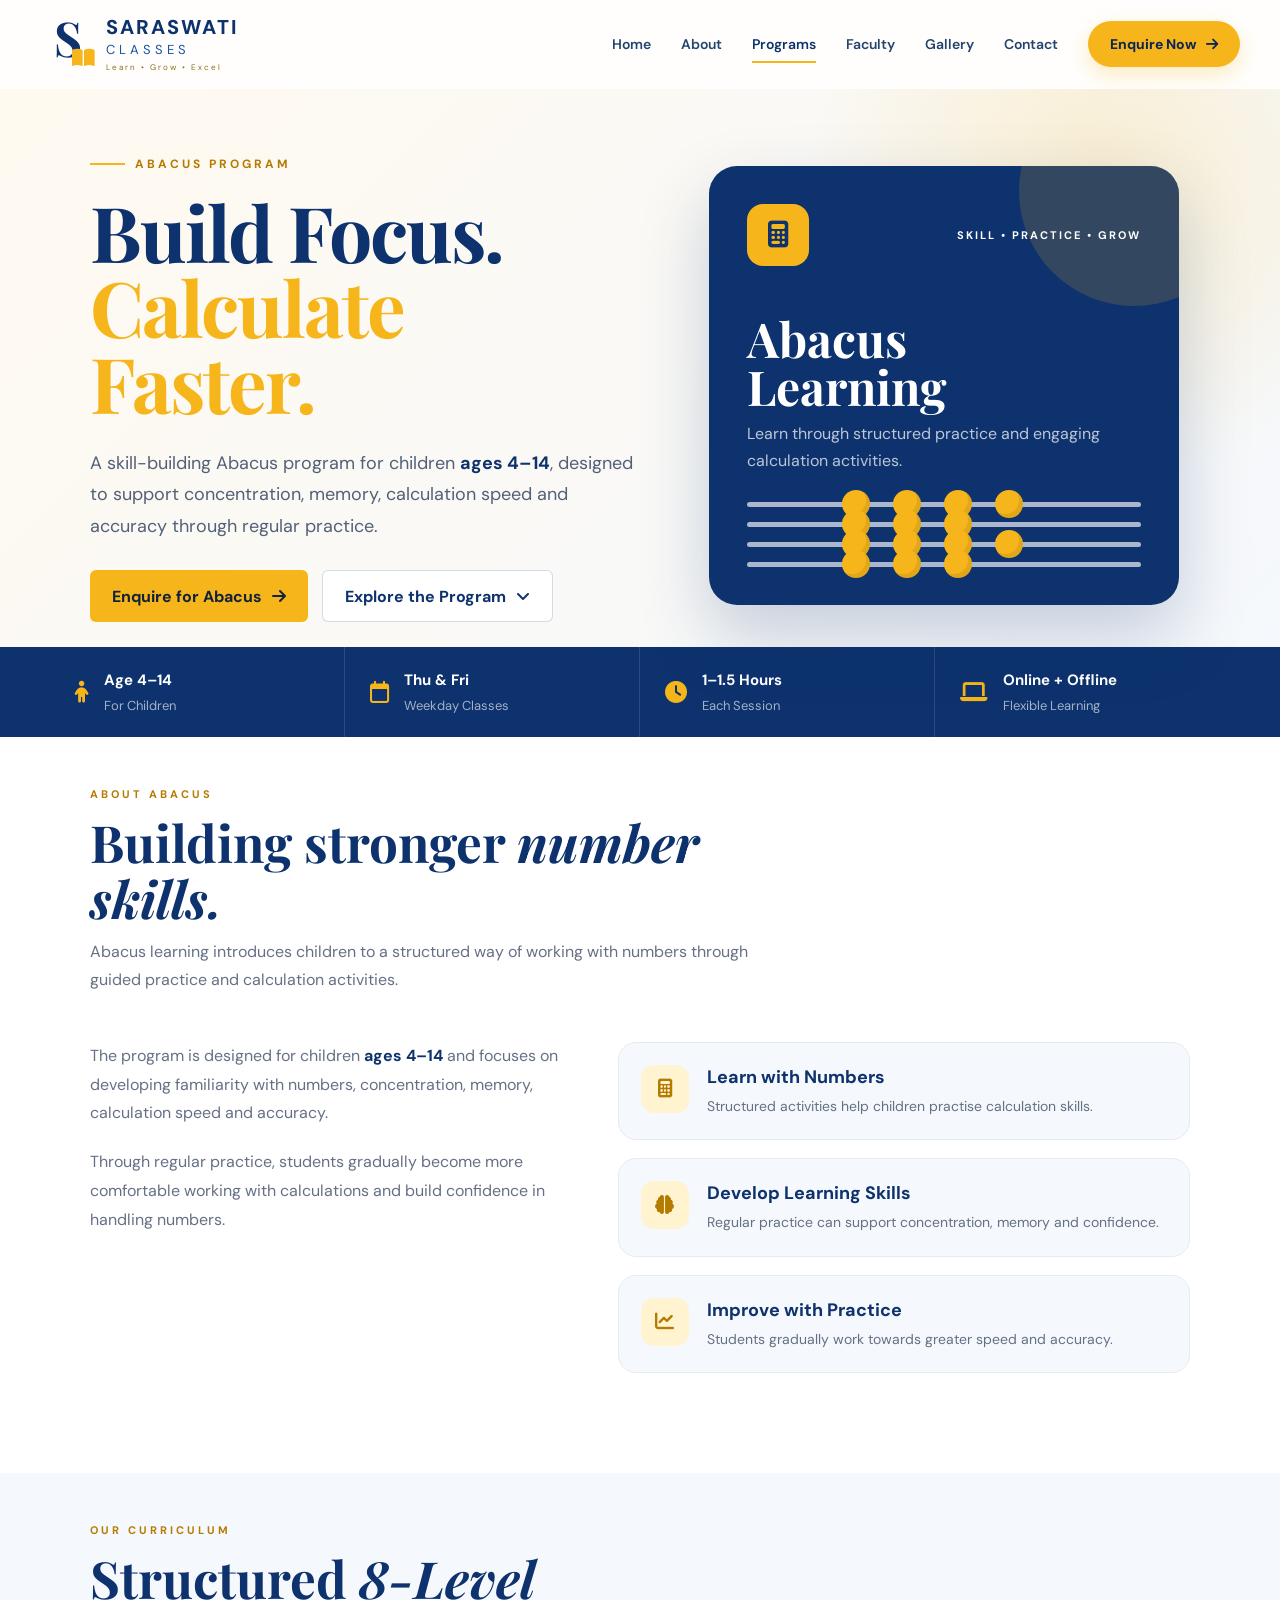
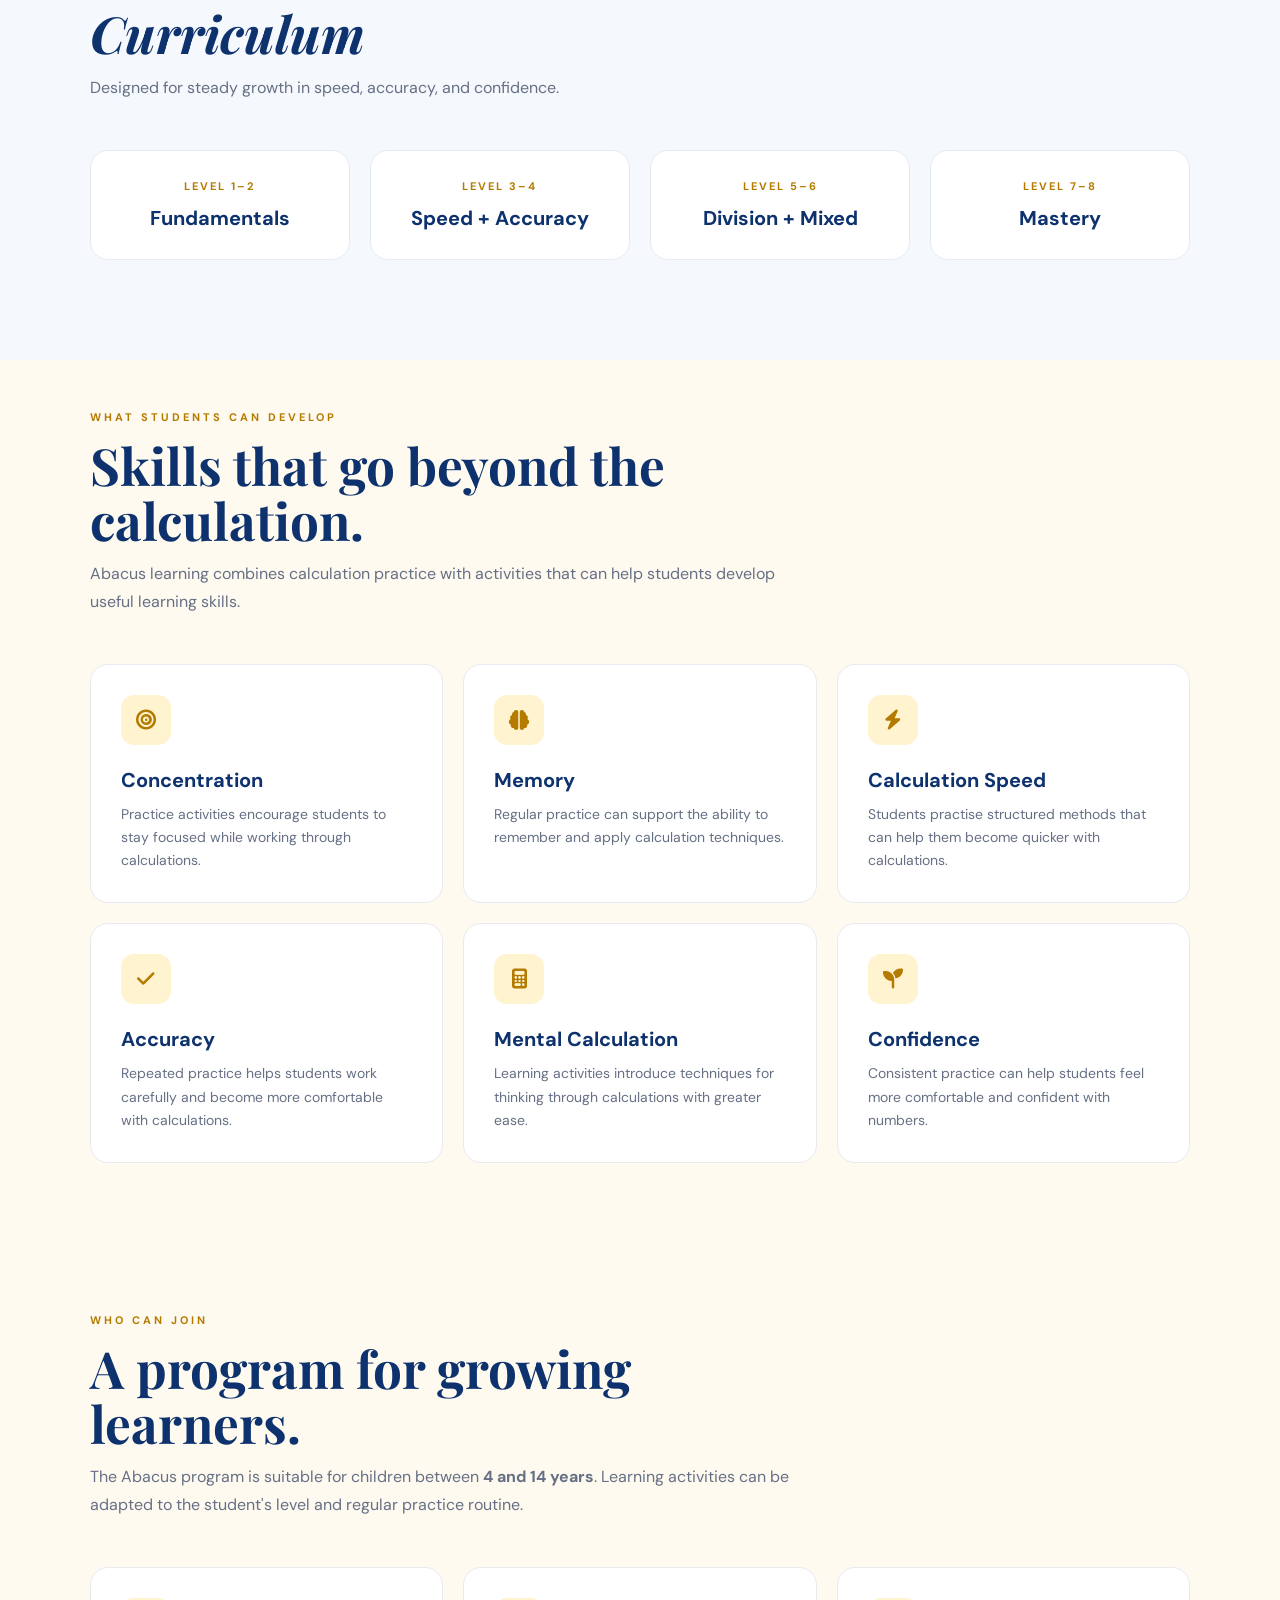
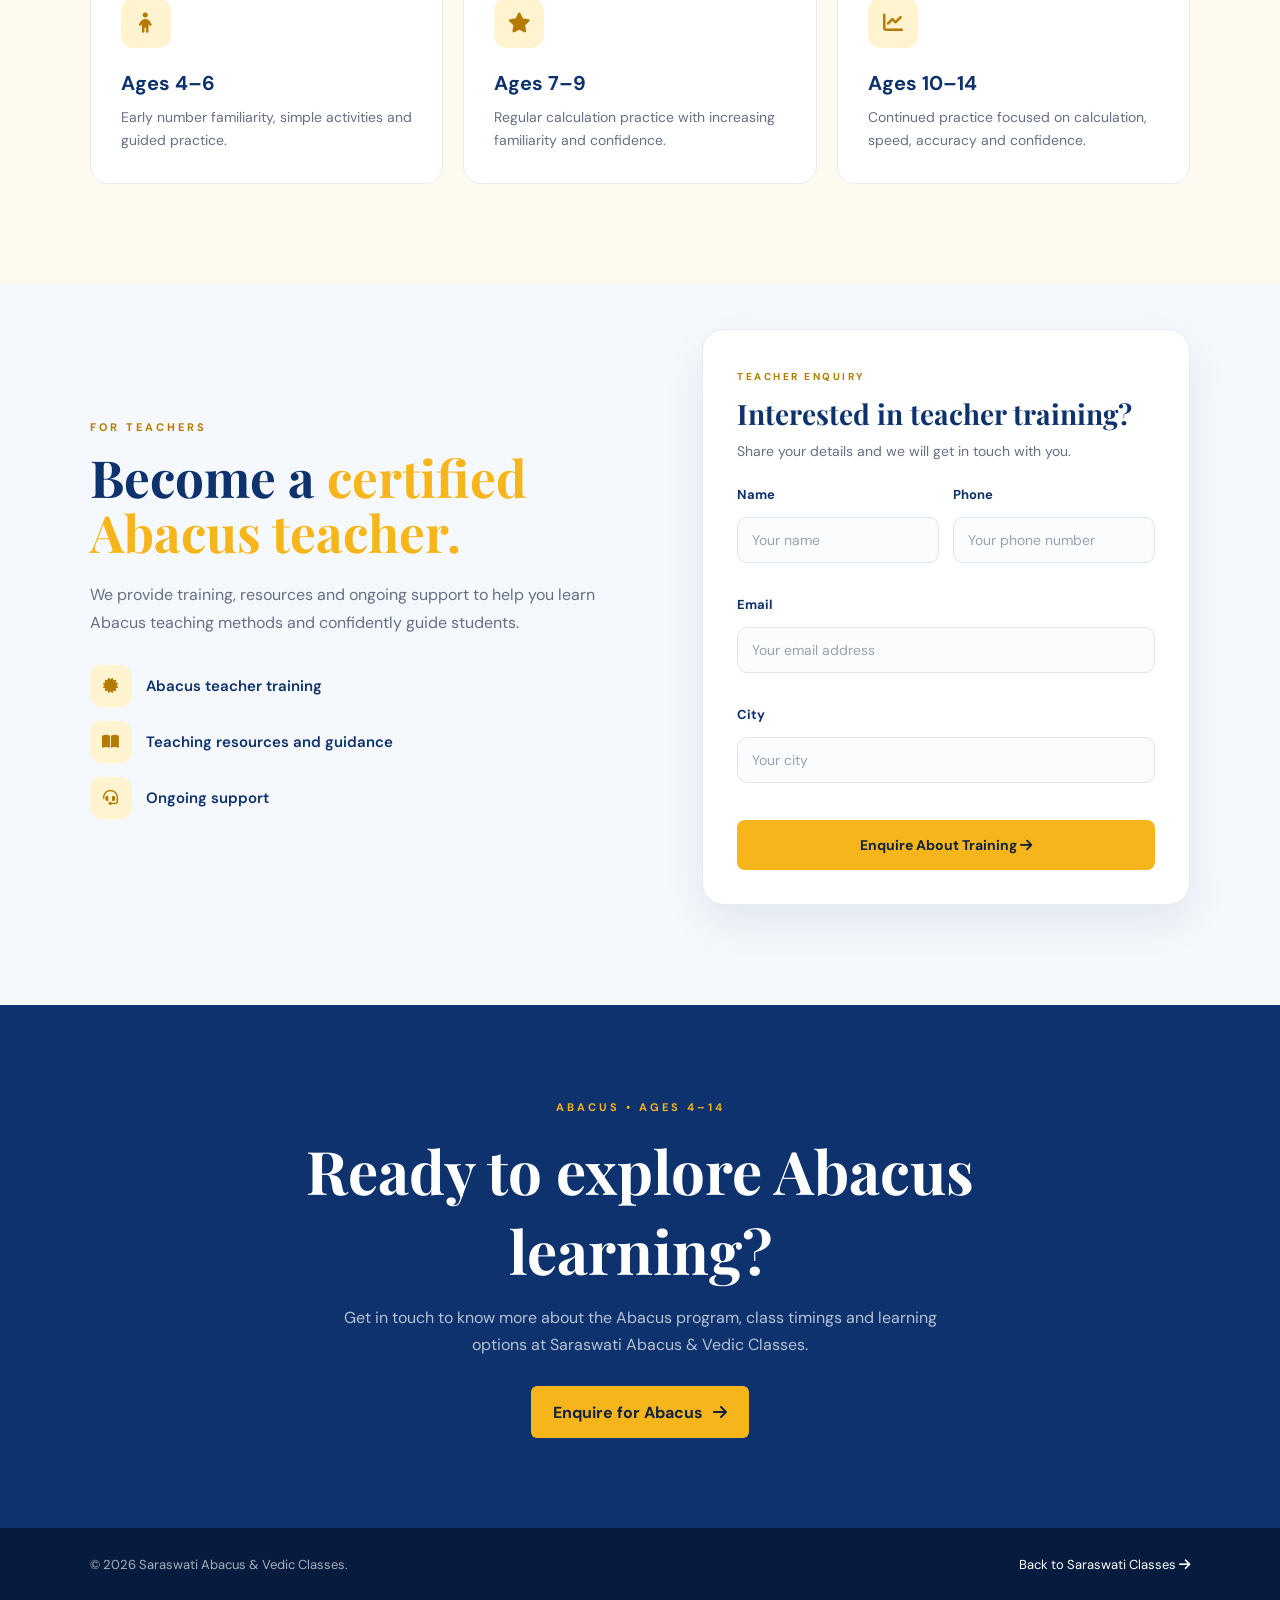
==== abacus.html @ 9ab7e2ee "Add Abacus Vedic pages and SEO setup" ====
<!DOCTYPE html>
<html lang="en">
<head>
    <meta charset="UTF-8">
    <meta name="viewport" content="width=device-width, initial-scale=1.0">

    <title>Abacus Classes in Ambegaon BK, Pune | Saraswati Classes</title>
<meta name="description" content="Join Abacus classes for ages 4–14 at Saraswati Classes in Ambegaon BK, Katraj, Pune. Improve concentration, memory, calculation speed and accuracy with offline and online learning.">

    <link rel="preconnect" href="https://fonts.googleapis.com">
    <link rel="preconnect" href="https://fonts.gstatic.com" crossorigin>

    <link
        href="https://fonts.googleapis.com/css2?family=DM+Sans:wght@400;500;600;700&family=Playfair+Display:wght@500;600;700&display=swap"
        rel="stylesheet">    

    <link
        rel="stylesheet"
        href="https://cdnjs.cloudflare.com/ajax/libs/font-awesome/6.5.2/css/all.min.css">

    <link rel="stylesheet" href="css/style.css">

    <style>
        :root {
            --navy: #0d326d;
            --navy-dark: #082553;
            --gold: #f5b51b;
            --cream: #fffaf0;
            --soft: #f5f8fc;
            --text: #18253a;
            --muted: #667085;
            --white: #ffffff;
        }

        * { box-sizing: border-box; }

        html { scroll-behavior: smooth; }

        body {
            margin: 0;
            background: var(--cream);
            color: var(--text);
            font-family: "DM Sans", sans-serif;
        }

        a { text-decoration: none; }

        .abacus-page { overflow: hidden; }

        /* HERO */
        .abacus-hero {
            position: relative;
            min-height: auto;
            padding: 60px 7% 25px;
            background:
                radial-gradient(circle at 86% 18%, rgba(245,181,27,.18), transparent 25%),
                linear-gradient(135deg, #fffaf0 0%, #f5f8fc 100%);
        }

        .abacus-hero-container {
            position: relative;
            z-index: 2;
            max-width: 1180px;
            margin: auto;
            display: grid;
            grid-template-columns: 1.05fr .95fr;
            gap: 65px;
            align-items: center;
        }

        .abacus-label {
            display: inline-flex;
            align-items: center;
            gap: 10px;
            color: #b47b00;
            font-size: 12px;
            font-weight: 700;
            letter-spacing: 3px;
            margin-bottom: 22px;
        }

        .abacus-label span {
            width: 35px;
            height: 2px;
            background: var(--gold);
        }

        .abacus-hero h1 {
            margin: 0;
            color: var(--navy);
            font-family: "Playfair Display", serif;
            font-size: clamp(50px, 6vw, 80px);
            line-height: .98;
            letter-spacing: -2px;
        }

        .abacus-hero h1 em {
            color: var(--gold);
            font-style: normal;
        }

        .abacus-hero-text {
            max-width: 650px;
            margin: 28px 0;
            color: #526078;
            font-size: 18px;
            line-height: 1.75;
        }

        .abacus-hero-text strong { color: var(--navy); }

    

        .abacus-hero-buttons {
            display: flex;
            flex-wrap: wrap;
            gap: 14px;
        }

        .abacus-primary-btn,
        .abacus-secondary-btn {
            display: inline-flex;
            align-items: center;
            justify-content: center;
            gap: 10px;
            min-height: 52px;
            padding: 0 22px;
            border-radius: 6px;
            font-weight: 700;
            transition: .25s ease;
        }

        .abacus-primary-btn {
            background: var(--gold);
            color: #13223b;
        }

        .abacus-primary-btn:hover {
            transform: translateY(-3px);
            box-shadow: 0 12px 25px rgba(245,181,27,.25);
        }

        .abacus-secondary-btn {
            border: 1px solid rgba(13,50,109,.18);
            color: var(--navy);
            background: #fff;
        }

        .abacus-secondary-btn:hover {
            transform: translateY(-3px);
            border-color: var(--navy);
        }

        /* ABACUS VISUAL */
        .abacus-visual {
            min-height: 450px;
            display: flex;
            align-items: center;
            justify-content: center;
        }

        .abacus-card {
            position: relative;
            width: min(100%, 470px);
            min-height: 390px;
            padding: 38px;
            border-radius: 28px;
            background: var(--navy);
            box-shadow: 0 30px 70px rgba(13,50,109,.22);
            overflow: hidden;
        }

        .abacus-card::before {
            content: "";
            position: absolute;
            width: 230px;
            height: 230px;
            border-radius: 50%;
            background: rgba(245,181,27,.16);
            top: -90px;
            right: -70px;
        }

        .abacus-card-top {
            position: relative;
            z-index: 2;
            display: flex;
            align-items: center;
            justify-content: space-between;
            color: white;
        }

        .abacus-card-top i {
            width: 62px;
            height: 62px;
            display: grid;
            place-items: center;
            border-radius: 16px;
            background: var(--gold);
            color: var(--navy);
            font-size: 27px;
        }

        .abacus-card-top span {
            font-size: 11px;
            letter-spacing: 2px;
            font-weight: 700;
        }

        .abacus-card h2 {
            position: relative;
            z-index: 2;
            margin: 48px 0 10px;
            color: white;
            font-family: "Playfair Display", serif;
            font-size: 48px;
            line-height: 1;
        }

        .abacus-card p {
            position: relative;
            z-index: 2;
            color: rgba(255,255,255,.72);
            line-height: 1.7;
            margin-bottom: 28px;
        }

        .abacus-rods {
            position: relative;
            z-index: 2;
            display: grid;
            gap: 15px;
            margin-top: 28px;
        }

        .rod {
            height: 5px;
            border-radius: 10px;
            background: rgba(255,255,255,.65);
            position: relative;
        }

        .beads {
            position: absolute;
            top: -12px;
            left: 24%;
            display: flex;
            gap: 9px;
        }

        .beads i {
            width: 28px;
            height: 28px;
            display: block;
            border-radius: 50%;
            background: var(--gold);
            box-shadow: inset -4px -4px 0 rgba(0,0,0,.08);
        }

        .beads i:nth-child(2) { transform: translateX(14px); }
        .beads i:nth-child(3) { transform: translateX(28px); }
        .beads i:nth-child(4) { transform: translateX(42px); }

       
   .quick-info {
    background: var(--navy);
    color: var(--white);
}

.quick-grid {
    max-width: 1180px;
    margin: auto;
    display: grid;
    grid-template-columns: repeat(4, 1fr);
}

.quick-item {
    min-height: 90px;
    padding: 20px 25px;
    display: flex;
    align-items: center;
    gap: 15px;

    border-right: 1px solid rgba(255,255,255,.12);
}

.quick-item:last-child {
    border-right: none;
}

.quick-item > i {
    color: var(--gold);
    font-size: 22px;
}

.quick-item strong {
    display: block;
    font-size: 15px;
    margin-bottom: 4px;
}

.quick-item span {
    color: rgba(255,255,255,.62);
    font-size: 13px;
} 

        /* GENERAL SECTIONS */
        .abacus-section {
    padding: 45px 7% 100px;
}

        .abacus-section-inner {
            max-width: 1180px;
            margin: auto;
        }

        .abacus-section-heading {
            max-width: 700px;
            margin-bottom: 48px;
        }

        .abacus-section-heading .mini {
            color: #b47b00;
            font-size: 11px;
            letter-spacing: 3px;
            font-weight: 700;
        }

        .abacus-section-heading h2 {
            margin: 12px 0;
            color: var(--navy);
            font-family: "Playfair Display", serif;
            font-size: clamp(38px, 4vw, 58px);
            line-height: 1.08;
        }

        .abacus-section-heading p {
            color: var(--muted);
            line-height: 1.75;
            font-size: 16px;
        }

        /* ABOUT ABACUS */

.abacus-about {
    background: var(--white);
}

.about-abacus-grid {
    display: grid;
    grid-template-columns: .9fr 1.1fr;
    gap: 60px;
    align-items: start;
}

.about-abacus-text {
    color: var(--muted);
    font-size: 16px;
    line-height: 1.8;
}

.about-abacus-text p {
    margin: 0 0 20px;
}

.about-abacus-text strong {
    color: var(--navy);
}

.about-abacus-points {
    display: grid;
    gap: 18px;
}

.about-point {
    display: flex;
    gap: 18px;
    padding: 22px;
    background: var(--soft);
    border: 1px solid #e6ebf2;
    border-radius: 18px;
    transition: .25s ease;
}

.about-point:hover {
    transform: translateY(-4px);
    box-shadow: 0 14px 30px rgba(13,50,109,.08);
}

.about-point > i {
    flex-shrink: 0;
    width: 48px;
    height: 48px;
    display: grid;
    place-items: center;
    border-radius: 13px;
    background: #fff4cf;
    color: #b47b00;
    font-size: 19px;
}

.about-point h3 {
    margin: 0 0 6px;
    color: var(--navy);
    font-size: 18px;
}

.about-point p {
    margin: 0;
    color: var(--muted);
    font-size: 14px;
    line-height: 1.6;
}
/* ================= 8-LEVEL CURRICULUM ================= */

.curriculum-section {
    background: var(--soft);
}

.curriculum-grid {
    display: grid;
    grid-template-columns: repeat(4, 1fr);
    gap: 20px;
    margin-top: 45px;
}

.curriculum-card {
    background: var(--white);
    border: 1px solid #e6ebf2;
    border-radius: 18px;
    padding: 28px 24px;
    text-align: center;
    transition: 0.25s ease;
}

.curriculum-card:hover {
    transform: translateY(-5px);
    box-shadow: 0 18px 40px rgba(13, 50, 109, 0.09);
}

.curriculum-card span {
    display: block;
    color: #b47b00;
    font-size: 11px;
    font-weight: 700;
    letter-spacing: 2px;
    margin-bottom: 12px;
}

.curriculum-card h3 {
    margin: 0;
    color: var(--navy);
    font-size: 20px;
}

/* Tablet */

@media (max-width: 900px) {
    .curriculum-grid {
        grid-template-columns: repeat(2, 1fr);
    }
}

/* Mobile */

@media (max-width: 600px) {
    .curriculum-grid {
        grid-template-columns: 1fr;
        gap: 15px;
    }

    .curriculum-card {
        padding: 24px 20px;
    }
}

@media (max-width: 900px) {
    .about-abacus-grid {
        grid-template-columns: 1fr;
        gap: 35px;
    }
}

        /* BENEFITS */
        .benefit-grid {
            display: grid;
            grid-template-columns: repeat(3, 1fr);
            gap: 20px;
        }

        .benefit-card {
            padding: 30px;
            min-height: 205px;
            border: 1px solid #e7eaf0;
            border-radius: 18px;
            background: white;
            transition: .25s ease;
        }

        .benefit-card:hover {
            transform: translateY(-6px);
            box-shadow: 0 18px 40px rgba(13,50,109,.09);
        }

        .benefit-icon {
            width: 50px;
            height: 50px;
            display: grid;
            place-items: center;
            border-radius: 13px;
            background: #fff4cf;
            color: #b47b00;
            font-size: 20px;
            margin-bottom: 22px;
        }

        .benefit-card h3 {
            margin: 0 0 10px;
            color: var(--navy);
            font-size: 20px;
        }

        .benefit-card p {
            margin: 0;
            color: var(--muted);
            line-height: 1.65;
            font-size: 14px;
        }

        /* PROCESS */
        .abacus-process { background: var(--soft); }

        .process-grid {
            display: grid;
            grid-template-columns: repeat(3, 1fr);
            gap: 24px;
        }

        .process-card {
            padding: 34px;
            background: white;
            border-radius: 18px;
            border: 1px solid #e6ebf2;
        }

        .process-number {
            color: var(--gold);
            font-family: "Playfair Display", serif;
            font-size: 38px;
            font-weight: 700;
        }

        .process-card h3 {
            color: var(--navy);
            margin: 18px 0 10px;
        }

        .process-card p {
            color: var(--muted);
            line-height: 1.7;
            font-size: 14px;
            margin: 0;
        }
        /* TEACHER TRAINING */

.teacher-training {
    background: var(--soft);
}

.teacher-training-grid {
    display: grid;
    grid-template-columns: 1fr 0.9fr;
    gap: 70px;
    align-items: center;
}

.teacher-training-content .mini {
    color: #b47b00;
    font-size: 11px;
    letter-spacing: 3px;
    font-weight: 700;
}

.teacher-training-content h2 {
    margin: 14px 0 20px;
    color: var(--navy);
    font-family: "Playfair Display", serif;
    font-size: clamp(38px, 4vw, 56px);
    line-height: 1.08;
}

.teacher-training-content h2 em {
    color: var(--gold);
    font-style: normal;
}

.teacher-training-content > p {
    max-width: 580px;
    color: var(--muted);
    font-size: 16px;
    line-height: 1.75;
    margin: 0 0 28px;
}

.teacher-training-points {
    display: grid;
    gap: 14px;
}

.teacher-point {
    display: flex;
    align-items: center;
    gap: 14px;
    color: var(--navy);
    font-size: 15px;
    font-weight: 600;
}

.teacher-point i {
    width: 42px;
    height: 42px;
    display: grid;
    place-items: center;
    border-radius: 12px;
    background: #fff4cf;
    color: #b47b00;
}


/* ENQUIRY CARD */

.teacher-enquiry-card {
    background: var(--white);
    padding: 34px;
    border-radius: 22px;
    border: 1px solid #e6ebf2;
    box-shadow: 0 18px 40px rgba(13,50,109,.08);
}

.form-label {
    color: #b47b00;
    font-size: 10px;
    letter-spacing: 2.5px;
    font-weight: 700;
}

.teacher-enquiry-card h3 {
    margin: 10px 0 8px;
    color: var(--navy);
    font-family: "Playfair Display", serif;
    font-size: 28px;
}

.teacher-enquiry-card > p {
    margin: 0 0 24px;
    color: var(--muted);
    font-size: 14px;
    line-height: 1.6;
}

.teacher-enquiry-card form {
    display: grid;
    gap: 16px;
}

.form-row {
    display: grid;
    grid-template-columns: 1fr 1fr;
    gap: 14px;
}

.form-group {
    display: grid;
    gap: 7px;
}

.form-group label {
    color: var(--navy);
    font-size: 13px;
    font-weight: 700;
}

.form-group input {
    width: 100%;
    height: 46px;
    padding: 0 14px;
    border: 1px solid #dfe5ed;
    border-radius: 10px;
    background: #fbfcfe;
    color: var(--text);
    font-family: "DM Sans", sans-serif;
    font-size: 14px;
    outline: none;
    transition: .25s ease;
}

.form-group input:focus {
    border-color: var(--gold);
    box-shadow: 0 0 0 3px rgba(245,181,27,.12);
}

.form-group input::placeholder {
    color: #98a2b3;
}

.teacher-submit-btn {
    min-height: 50px;
    margin-top: 4px;
    border: 0;
    border-radius: 8px;
    background: var(--gold);
    color: #13223b;
    font-family: "DM Sans", sans-serif;
    font-size: 14px;
    font-weight: 700;
    cursor: pointer;
    transition: .25s ease;
}

.teacher-submit-btn:hover {
    transform: translateY(-2px);
    box-shadow: 0 10px 22px rgba(245,181,27,.25);
}

@media (max-width: 900px) {

    .teacher-training-grid {
        grid-template-columns: 1fr;
        gap: 40px;
    }

}

@media (max-width: 600px) {

    .teacher-enquiry-card {
        padding: 25px;
    }

    .form-row {
        grid-template-columns: 1fr;
    }

}

        /* CTA */
        .abacus-cta {
            padding: 90px 7%;
            background: var(--navy);
        }

        .abacus-cta-inner {
            max-width: 850px;
            margin: auto;
            text-align: center;
        }

        .abacus-cta-inner > span {
            color: var(--gold);
            font-size: 11px;
            letter-spacing: 3px;
            font-weight: 700;
        }

        .abacus-cta h2 {
            margin: 14px 0;
            color: white;
            font-family: "Playfair Display", serif;
            font-size: clamp(38px, 5vw, 60px);
        }

        .abacus-cta p {
            max-width: 650px;
            margin: 0 auto 28px;
            color: rgba(255,255,255,.7);
            line-height: 1.7;
        }

        /* FOOTER */
        .abacus-footer {
            background: #061b3e;
            color: rgba(255,255,255,.65);
            padding: 28px 7%;
        }

        .abacus-footer-inner {
            max-width: 1180px;
            margin: auto;
            display: flex;
            justify-content: space-between;
            align-items: center;
            gap: 20px;
            font-size: 13px;
        }

        .abacus-footer a { color: white; }

        /* MOBILE */
        @media (max-width: 900px) {
            .quick-grid {
    grid-template-columns: 1fr 1fr;
}

.quick-item {
    padding: 20px 15px;
    gap: 11px;
    border-bottom: 1px solid rgba(255,255,255,0.10);
}

.quick-item:nth-child(2n) {
    border-right: none;
}

.quick-item:nth-child(3),
.quick-item:nth-child(4) {
    border-bottom: none;
}

.quick-item > i {
    font-size: 19px;
}

.quick-item strong {
    font-size: 12px;
}

.quick-item span {
    font-size: 10px;
}
            .abacus-hero-container {
                grid-template-columns: 1fr;
                gap: 35px;
            }

            .abacus-visual { min-height: 390px; }

            .abacus-info-grid {
                grid-template-columns: repeat(2, 1fr);
            }

            .benefit-grid,
            .process-grid {
                grid-template-columns: 1fr 1fr;
            }
        }

        @media (max-width: 600px) {
            .abacus-hero {
                padding: 80px 6% 65px;
            }

            .abacus-hero h1 { font-size: 50px; }

            .abacus-hero-text { font-size: 16px; }

            .abacus-card {
                padding: 28px;
                min-height: 350px;
            }

            .abacus-card h2 { font-size: 40px; }

            .abacus-info-grid,
            .benefit-grid,
            .process-grid {
                grid-template-columns: 1fr;
            }

           


            .abacus-section { padding: 70px 6%; }

            .abacus-hero-buttons { flex-direction: column; }

            .abacus-primary-btn,
            .abacus-secondary-btn { width: 100%; }

            .abacus-footer-inner {
                flex-direction: column;
                text-align: center;
            }
        }
    </style>
</head>

<body>

    <!-- ================= NAVBAR ================= -->

    <header class="navbar">
        <div class="nav-container">

            <a href="index.html" class="brand">
                <div class="brand-mark">
                    <span>S</span>
                    <i class="fa-solid fa-book-open"></i>
                </div>

                <div class="brand-text">
                    <h2>SARASWATI</h2>
                    <span>CLASSES</span>
                    <small>Learn • Grow • Excel</small>
                </div>
            </a>

            <nav class="desktop-nav">
                <a href="index.html">Home</a>
                <a href="index.html#about">About</a>
                <a href="index.html#programs" class="active">Programs</a>
                <a href="index.html#faculty">Faculty</a>
                <a href="index.html#gallery">Gallery</a>
                <a href="index.html#contact">Contact</a>

                <a href="index.html#contact" class="nav-cta">
                    Enquire Now
                    <i class="fa-solid fa-arrow-right"></i>
                </a>
            </nav>

            <button class="menu-btn" id="menuBtn" aria-label="Open menu">
                <i class="fa-solid fa-bars"></i>
            </button>
        </div>

        <div class="mobile-nav" id="mobileNav">
            <a href="index.html">Home</a>
            <a href="index.html#about">About</a>
            <a href="index.html#programs">Programs</a>
            <a href="index.html#faculty">Faculty</a>
            <a href="index.html#gallery">Gallery</a>
            <a href="index.html#contact">Contact</a>

            <a href="index.html#contact" class="mobile-cta">
                Enquire Now
                <i class="fa-solid fa-arrow-right"></i>
            </a>
        </div>
    </header>

    <main class="abacus-page">

        <!-- ================= HERO ================= -->

        <section class="abacus-hero">

            <div class="abacus-hero-container">

                <div>
                    <div class="abacus-label">
                        <span></span>
                        ABACUS PROGRAM
                    </div>

                    <h1>
                        Build Focus.<br>
                        <em>Calculate Faster.</em>
                    </h1>

                    <p class="abacus-hero-text">
                        A skill-building Abacus program for children
                        <strong>ages 4–14</strong>, designed to support
                        concentration, memory, calculation speed and
                        accuracy through regular practice.
                    </p>

                   

                    <div class="abacus-hero-buttons">
                        <a href="index.html#contact" class="abacus-primary-btn">
                            Enquire for Abacus
                            <i class="fa-solid fa-arrow-right"></i>
                        </a>

                        <a href="#benefits" class="abacus-secondary-btn">
                            Explore the Program
                            <i class="fa-solid fa-angle-down"></i>
                        </a>
                    </div>
                </div>

                <div class="abacus-visual">

                    <div class="abacus-card">

                        <div class="abacus-card-top">
                            <i class="fa-solid fa-calculator"></i>
                            <span>SKILL • PRACTICE • GROW</span>
                        </div>

                        <h2>Abacus<br>Learning</h2>

                        <p>
                            Learn through structured practice and
                            engaging calculation activities.
                        </p>

                        <div class="abacus-rods">

                            <div class="rod">
                                <div class="beads">
                                    <i></i><i></i><i></i><i></i>
                                </div>
                            </div>

                            <div class="rod">
                                <div class="beads">
                                    <i></i><i></i><i></i>
                                </div>
                            </div>

                            <div class="rod">
                                <div class="beads">
                                    <i></i><i></i><i></i><i></i>
                                </div>
                            </div>

                            <div class="rod">
                                <div class="beads">
                                    <i></i><i></i><i></i>
                                </div>
                            </div>

                        </div>
                    </div>
                </div>

            </div>
        </section>
<section class="quick-info">

    <div class="container">

        <div class="quick-grid">

            <div class="quick-item">
                <i class="fa-solid fa-child"></i>
                <div>
                    <strong>Age 4–14</strong>
                    <span>For Children</span>
                </div>
            </div>

            <div class="quick-item">
                <i class="fa-regular fa-calendar"></i>
                <div>
                    <strong>Thu & Fri</strong>
                    <span>Weekday Classes</span>
                </div>
            </div>

            <div class="quick-item">
                <i class="fa-solid fa-clock"></i>
                <div>
                    <strong>1–1.5 Hours</strong>
                    <span>Each Session</span>
                </div>
            </div>

            <div class="quick-item">
                <i class="fa-solid fa-laptop"></i>
                <div>
                    <strong>Online + Offline</strong>
                    <span>Flexible Learning</span>
                </div>
            </div>

        </div>

    </div>

</section>
       

        <!-- ================= ABOUT ABACUS ================= -->

<section class="abacus-section abacus-about">

    <div class="abacus-section-inner">

        <div class="abacus-section-heading">
            <span class="mini">ABOUT ABACUS</span>

            <h2>
                Building stronger
                <em>number skills.</em>
            </h2>

            <p>
                Abacus learning introduces children to a structured way of
                working with numbers through guided practice and calculation
                activities.
            </p>
        </div>

        <div class="about-abacus-grid">

            <div class="about-abacus-text">

                <p>
                    The program is designed for children <strong>ages 4–14</strong>
                    and focuses on developing familiarity with numbers,
                    concentration, memory, calculation speed and accuracy.
                </p>

                <p>
                    Through regular practice, students gradually become more
                    comfortable working with calculations and build confidence
                    in handling numbers.
                </p>

            </div>

            <div class="about-abacus-points">

                <div class="about-point">
                    <i class="fa-solid fa-calculator"></i>
                    <div>
                        <h3>Learn with Numbers</h3>
                        <p>Structured activities help children practise calculation skills.</p>
                    </div>
                </div>

                <div class="about-point">
                    <i class="fa-solid fa-brain"></i>
                    <div>
                        <h3>Develop Learning Skills</h3>
                        <p>Regular practice can support concentration, memory and confidence.</p>
                    </div>
                </div>

                <div class="about-point">
                    <i class="fa-solid fa-chart-line"></i>
                    <div>
                        <h3>Improve with Practice</h3>
                        <p>Students gradually work towards greater speed and accuracy.</p>
                    </div>
                </div>

            </div>

        </div>

    </div>

</section>
<!-- ================= 8-LEVEL CURRICULUM ================= -->

<section class="abacus-section curriculum-section">

    <div class="abacus-section-inner">

        <div class="abacus-section-heading">
            <span class="mini">OUR CURRICULUM</span>

            <h2>
                Structured
                <em>8-Level Curriculum</em>
            </h2>

            <p>
                Designed for steady growth in speed, accuracy, and confidence.
            </p>
        </div>

        <div class="curriculum-grid">

            <div class="curriculum-card">
                <span>LEVEL 1–2</span>
                <h3>Fundamentals</h3>
            </div>

            <div class="curriculum-card">
                <span>LEVEL 3–4</span>
                <h3>Speed + Accuracy</h3>
            </div>

            <div class="curriculum-card">
                <span>LEVEL 5–6</span>
                <h3>Division + Mixed</h3>
            </div>

            <div class="curriculum-card">
                <span>LEVEL 7–8</span>
                <h3>Mastery</h3>
            </div>

        </div>

    </div>

</section>
        <!-- ================= BENEFITS ================= -->

        <section class="abacus-section" id="benefits">

            <div class="abacus-section-inner">

                <div class="abacus-section-heading">
                    <span class="mini">WHAT STUDENTS CAN DEVELOP</span>

                    <h2>
                        Skills that go beyond
                        the calculation.
                    </h2>

                    <p>
                        Abacus learning combines calculation practice
                        with activities that can help students develop
                        useful learning skills.
                    </p>
                </div>

                <div class="benefit-grid">

                    <article class="benefit-card">
                        <div class="benefit-icon">
                            <i class="fa-solid fa-bullseye"></i>
                        </div>
                        <h3>Concentration</h3>
                        <p>
                            Practice activities encourage students to
                            stay focused while working through calculations.
                        </p>
                    </article>

                    <article class="benefit-card">
                        <div class="benefit-icon">
                            <i class="fa-solid fa-brain"></i>
                        </div>
                        <h3>Memory</h3>
                        <p>
                            Regular practice can support the ability to
                            remember and apply calculation techniques.
                        </p>
                    </article>

                    <article class="benefit-card">
                        <div class="benefit-icon">
                            <i class="fa-solid fa-bolt"></i>
                        </div>
                        <h3>Calculation Speed</h3>
                        <p>
                            Students practise structured methods that
                            can help them become quicker with calculations.
                        </p>
                    </article>

                    <article class="benefit-card">
                        <div class="benefit-icon">
                            <i class="fa-solid fa-check"></i>
                        </div>
                        <h3>Accuracy</h3>
                        <p>
                            Repeated practice helps students work carefully
                            and become more comfortable with calculations.
                        </p>
                    </article>

                    <article class="benefit-card">
                        <div class="benefit-icon">
                            <i class="fa-solid fa-calculator"></i>
                        </div>
                        <h3>Mental Calculation</h3>
                        <p>
                            Learning activities introduce techniques for
                            thinking through calculations with greater ease.
                        </p>
                    </article>

                    <article class="benefit-card">
                        <div class="benefit-icon">
                            <i class="fa-solid fa-seedling"></i>
                        </div>
                        <h3>Confidence</h3>
                        <p>
                            Consistent practice can help students feel more
                            comfortable and confident with numbers.
                        </p>
                    </article>

                </div>
            </div>
        </section>

       

        <!-- ================= WHO CAN JOIN ================= -->

        <section class="abacus-section">

            <div class="abacus-section-inner">

                <div class="abacus-section-heading">
                    <span class="mini">WHO CAN JOIN</span>

                    <h2>
                        A program for
                        growing learners.
                    </h2>

                    <p>
                        The Abacus program is suitable for children
                        between <strong>4 and 14 years</strong>. Learning
                        activities can be adapted to the student's level
                        and regular practice routine.
                    </p>
                </div>

                <div class="benefit-grid">

                    <article class="benefit-card">
                        <div class="benefit-icon">
                            <i class="fa-solid fa-child"></i>
                        </div>
                        <h3>Ages 4–6</h3>
                        <p>
                            Early number familiarity, simple activities
                            and guided practice.
                        </p>
                    </article>

                    <article class="benefit-card">
                        <div class="benefit-icon">
                            <i class="fa-solid fa-star"></i>
                        </div>
                        <h3>Ages 7–9</h3>
                        <p>
                            Regular calculation practice with increasing
                            familiarity and confidence.
                        </p>
                    </article>

                    <article class="benefit-card">
                        <div class="benefit-icon">
                            <i class="fa-solid fa-chart-line"></i>
                        </div>
                        <h3>Ages 10–14</h3>
                        <p>
                            Continued practice focused on calculation,
                            speed, accuracy and confidence.
                        </p>
                    </article>

                </div>
            </div>
        </section>
<!-- ================= TEACHER TRAINING ================= -->

<section class="abacus-section teacher-training" id="teacher-training">
    <div class="abacus-section-inner">

        <div class="teacher-training-grid">

            <div class="teacher-training-content">

                <span class="mini">FOR TEACHERS</span>

                <h2>
                    Become a
                    <em>certified Abacus teacher.</em>
                </h2>

                <p>
                    We provide training, resources and ongoing support to
                    help you learn Abacus teaching methods and confidently
                    guide students.
                </p>

                <div class="teacher-training-points">

                    <div class="teacher-point">
                        <i class="fa-solid fa-certificate"></i>
                        <span>Abacus teacher training</span>
                    </div>

                    <div class="teacher-point">
                        <i class="fa-solid fa-book-open"></i>
                        <span>Teaching resources and guidance</span>
                    </div>

                    <div class="teacher-point">
                        <i class="fa-solid fa-headset"></i>
                        <span>Ongoing support</span>
                    </div>

                </div>

            </div>


            <div class="teacher-enquiry-card">

                <span class="form-label">TEACHER ENQUIRY</span>

                <h3>Interested in teacher training?</h3>

                <p>
                    Share your details and we will get in touch with you.
                </p>

                <form id="teacherEnquiryForm">

                    <div class="form-row">

                        <div class="form-group">
                            <label for="teacherName">Name</label>
                            <input
                                type="text"
                                id="teacherName"
                                name="name"
                                placeholder="Your name"
                                required
                            >
                        </div>

                        <div class="form-group">
                            <label for="teacherPhone">Phone</label>
                            <input
                                type="tel"
                                id="teacherPhone"
                                name="phone"
                                placeholder="Your phone number"
                                required
                            >
                        </div>

                    </div>

                    <div class="form-group">
                        <label for="teacherEmail">Email</label>
                        <input
                            type="email"
                            id="teacherEmail"
                            name="email"
                            placeholder="Your email address"
                        >
                    </div>

                    <div class="form-group">
                        <label for="teacherCity">City</label>
                        <input
                            type="text"
                            id="teacherCity"
                            name="city"
                            placeholder="Your city"
                        >
                    </div>

                    <button type="submit" class="teacher-submit-btn">
                        Enquire About Training
                        <i class="fa-solid fa-arrow-right"></i>
                    </button>

                </form>

            </div>

        </div>

    </div>

</section>
        <!-- ================= CTA ================= -->

        <section class="abacus-cta">

            <div class="abacus-cta-inner">

                <span>ABACUS • AGES 4–14</span>

                <h2>
                    Ready to explore Abacus learning?
                </h2>

                <p>
                    Get in touch to know more about the Abacus program,
                    class timings and learning options at Saraswati
                    Abacus & Vedic Classes.
                </p>

                <a href="index.html#contact" class="abacus-primary-btn">
                    Enquire for Abacus
                    <i class="fa-solid fa-arrow-right"></i>
                </a>

            </div>
        </section>

    </main>

    <!-- ================= FOOTER ================= -->

    <footer class="abacus-footer">
        <div class="abacus-footer-inner">
            <span>© 2026 Saraswati Abacus & Vedic Classes.</span>

            <a href="index.html">
                Back to Saraswati Classes
                <i class="fa-solid fa-arrow-right"></i>
            </a>
        </div>
    </footer>

    <script>
        const menuBtn = document.getElementById("menuBtn");
        const mobileNav = document.getElementById("mobileNav");

        if (menuBtn && mobileNav) {
            menuBtn.addEventListener("click", () => {
                mobileNav.classList.toggle("open");

                if (mobileNav.classList.contains("open")) {
                    menuBtn.innerHTML = '<i class="fa-solid fa-xmark"></i>';
                    menuBtn.setAttribute("aria-label", "Close menu");
                } else {
                    menuBtn.innerHTML = '<i class="fa-solid fa-bars"></i>';
                    menuBtn.setAttribute("aria-label", "Open menu");
                }
            });

            mobileNav.querySelectorAll("a").forEach(link => {
                link.addEventListener("click", () => {
                    mobileNav.classList.remove("open");
                    menuBtn.innerHTML = '<i class="fa-solid fa-bars"></i>';
                    menuBtn.setAttribute("aria-label", "Open menu");
                });
            });
        }
// ================= TEACHER WHATSAPP ENQUIRY =================

const teacherEnquiryForm = document.getElementById("teacherEnquiryForm");

if (teacherEnquiryForm) {

    teacherEnquiryForm.addEventListener("submit", function (event) {

        event.preventDefault();

        const name = document.getElementById("teacherName").value.trim();
        const phone = document.getElementById("teacherPhone").value.trim();
        const email = document.getElementById("teacherEmail").value.trim();
        const city = document.getElementById("teacherCity").value.trim();

        const message =
            "Hello, I am interested in Abacus teacher training.\n\n" +
            "Name: " + name + "\n" +
            "Phone: " + phone + "\n" +
            "Email: " + (email || "Not provided") + "\n" +
            "City: " + (city || "Not provided");

        const whatsappNumber = "917219217005";

        const whatsappURL =
            "https://wa.me/" +
            whatsappNumber +
            "?text=" +
            encodeURIComponent(message);

        window.open(whatsappURL, "_blank");

    });

}

    </script>

</body>
</html>
---- css/style.css ----
/* =====================================================
   SARASWATI CLASSES
   GLOBAL STYLES
===================================================== */

:root {
    --navy: #082d67;
    --navy-dark: #061f49;
    --blue: #1554a6;

    --gold: #f6b51b;
    --gold-light: #ffd66b;

    --cream: #fffaf0;
    --white: #ffffff;

    --text: #14213d;
    --muted: #64748b;

    --border: rgba(8, 45, 103, 0.12);

    --shadow: 0 20px 60px rgba(8, 45, 103, 0.12);

    --radius: 24px;

    --heading: "Playfair Display", serif;
    --body: "DM Sans", sans-serif;
}


/* RESET */

* {
    margin: 0;
    padding: 0;
    box-sizing: border-box;
}

html {
    scroll-behavior: smooth;
}

body {
    font-family: var(--body);
    color: var(--text);
    background: var(--cream);
    overflow-x: hidden;
}

a {
    text-decoration: none;
    color: inherit;
}

button {
    font-family: inherit;
}


/* =====================================================
   NAVBAR
===================================================== */

.navbar {
    position: sticky;
    width: 100%;
    top: 0;
    left: 0;
    z-index: 1000;

    background: rgba(255, 255, 255, 0.78);
    backdrop-filter: blur(18px);
    -webkit-backdrop-filter: blur(18px);

    border-bottom: 1px solid rgba(255, 255, 255, 0.6);
}

.nav-container {
    max-width: 1380px;
    height: 88px;
    margin: auto;
    padding: 0 40px;

    display: flex;
    align-items: center;
    justify-content: space-between;
}


/* BRAND */

.brand {
    display: flex;
    align-items: center;
    gap: 10px;
}

.brand-mark {
    position: relative;

    width: 56px;
    height: 56px;

    display: flex;
    align-items: center;
    justify-content: center;

    color: var(--navy);
}

.brand-mark span {
    font-family: var(--heading);
    font-size: 48px;
    font-weight: 700;
    line-height: 1;

    color: var(--navy);

    position: absolute;
    top: -3px;
}

.brand-mark i {
    position: absolute;

    font-size: 20px;

    color: var(--gold);

    bottom: 4px;
    right: 1px;
}

.brand-text h2 {
    color: var(--navy);

    font-size: 20px;
    letter-spacing: 2px;
    line-height: 1;

    font-weight: 800;
}

.brand-text span {
    display: block;

    color: var(--blue);

    font-size: 13px;
    letter-spacing: 4px;

    margin-top: 4px;
}

.brand-text small {
    display: block;

    color: #8b6b1e;

    font-size: 8px;
    letter-spacing: 2px;

    margin-top: 4px;
}


/* DESKTOP NAV */

.desktop-nav {
    display: flex;
    align-items: center;
    gap: 30px;
}

.desktop-nav > a:not(.nav-cta) {
    position: relative;

    font-size: 14px;
    font-weight: 600;

    color: #24436d;

    padding: 32px 0;

    transition: 0.3s ease;
}

.desktop-nav > a:not(.nav-cta):hover,
.desktop-nav > a.active {
    color: var(--navy);
}

.desktop-nav > a:not(.nav-cta)::after {
    content: "";

    position: absolute;

    bottom: 22px;
    left: 0;

    width: 0;
    height: 2px;

    background: var(--gold);

    transition: 0.3s ease;
}

.desktop-nav > a:not(.nav-cta):hover::after,
.desktop-nav > a.active::after {
    width: 100%;
}


/* NAV CTA */

.nav-cta {
    display: flex;
    align-items: center;
    gap: 10px;

    background: var(--gold);

    color: var(--navy-dark);

    padding: 14px 22px;

    border-radius: 50px;

    font-size: 14px;
    font-weight: 700;

    box-shadow: 0 8px 20px rgba(246, 181, 27, 0.25);

    transition: 0.3s ease;
}

.nav-cta:hover {
    transform: translateY(-2px);

    box-shadow: 0 12px 28px rgba(246, 181, 27, 0.35);
}


/* MOBILE BUTTON */

.menu-btn {
    display: none;

    border: none;
    background: transparent;

    font-size: 25px;
    color: var(--navy);

    cursor: pointer;
}


/* MOBILE NAV */

.mobile-nav {
    display: none;
}

.mobile-nav.open {
    display: flex;
}


/* =====================================================
   HERO
===================================================== */

.hero {
    position: relative;

    min-height: 850px;

    padding: 145px 40px 40px;

    overflow: hidden;

    background:
        radial-gradient(
            circle at 85% 20%,
            rgba(246, 181, 27, 0.14),
            transparent 28%
        ),
        radial-gradient(
            circle at 10% 80%,
            rgba(21, 84, 166, 0.08),
            transparent 30%
        ),
        var(--cream);
}


/* CONTAINER */

.hero-container {
    position: relative;

    z-index: 2;

    max-width: 1380px;

    margin: auto;

    min-height: 590px;

    display: grid;

    grid-template-columns: 0.95fr 1.05fr;

    gap: 40px;

    align-items: center;
}


/* =====================================================
   HERO CONTENT
===================================================== */

.hero-content {
    position: relative;

    z-index: 4;

    padding-left: 15px;
}


/* BADGE */

.hero-badge {
    width: fit-content;

    display: flex;
    align-items: center;
    gap: 10px;

    padding: 9px 15px 9px 9px;

    background: rgba(255, 255, 255, 0.8);

    border: 1px solid rgba(8, 45, 103, 0.08);

    border-radius: 50px;

    color: var(--navy);

    font-size: 13px;
    font-weight: 700;

    box-shadow: 0 8px 25px rgba(8, 45, 103, 0.07);

    animation: fadeUp 0.8s ease both;
}

.badge-icon {
    width: 31px;
    height: 31px;

    display: flex;
    align-items: center;
    justify-content: center;

    border-radius: 50%;

    background: #e9f1ff;

    color: var(--navy);
}


/* MINI TITLE */

.hero-mini-title {
    margin-top: 30px;

    color: var(--gold);

    font-size: 12px;
    font-weight: 800;

    letter-spacing: 4px;

    animation: fadeUp 0.8s 0.1s ease both;
}


/* MAIN HEADING */

.hero h1 {
    max-width: 690px;

    margin-top: 12px;

    font-family: var(--heading);

    font-size: clamp(42px, 4.5vw, 64px);

    line-height: 1.04;

    letter-spacing: -2px;

    color: var(--navy);

    animation: fadeUp 0.8s 0.2s ease both;
}

.hero h1 span {
    position: relative;

    color: var(--blue);
}

.hero h1 span::after {
    content: "";

    position: absolute;

    left: 2px;
    bottom: -7px;

    width: 100%;
    height: 5px;

    border-radius: 10px;

    background: var(--gold);

    transform: rotate(-1deg);
}


/* DESCRIPTION */

.hero-description {
    max-width: 590px;

    margin-top: 27px;

    color: var(--muted);

    font-size: 16px;

    line-height: 1.8;

    animation: fadeUp 0.8s 0.3s ease both;
}

.hero-description strong {
    color: var(--navy);
}


/* SUBJECTS */

.subject-line {
    display: flex;
    flex-wrap: wrap;

    align-items: center;

    gap: 10px;

    margin-top: 19px;

    color: var(--navy);

    font-size: 13px;
    font-weight: 700;

    animation: fadeUp 0.8s 0.4s ease both;
}

.subject-line b {
    color: var(--gold);
}


/* BUTTONS */

.hero-buttons {
    display: flex;
    align-items: center;

    gap: 13px;

    margin-top: 32px;

    animation: fadeUp 0.8s 0.5s ease both;
}

.primary-btn,
.secondary-btn {
    display: inline-flex;
    align-items: center;
    justify-content: center;

    gap: 12px;

    min-height: 53px;

    padding: 0 25px;

    border-radius: 50px;

    font-size: 14px;
    font-weight: 700;

    transition: 0.3s ease;
}

.primary-btn {
    background: var(--gold);

    color: var(--navy-dark);

    box-shadow: 0 12px 30px rgba(246, 181, 27, 0.25);
}

.primary-btn:hover {
    transform: translateY(-4px);

    box-shadow: 0 17px 35px rgba(246, 181, 27, 0.35);
}

.secondary-btn {
    background: white;

    color: var(--navy);

    border: 1px solid rgba(8, 45, 103, 0.18);
}

.secondary-btn:hover {
    background: var(--navy);
    color: white;

    transform: translateY(-4px);
}


/* TRUST */

.hero-trust {
    display: flex;
    align-items: center;

    gap: 12px;

    margin-top: 32px;

    animation: fadeUp 0.8s 0.6s ease both;
}

.trust-avatars {
    display: flex;
}

.trust-avatars span {
    width: 32px;
    height: 32px;

    display: flex;
    align-items: center;
    justify-content: center;

    margin-left: -7px;

    border: 2px solid var(--cream);

    border-radius: 50%;

    background: var(--navy);

    color: white;

    font-size: 10px;
    font-weight: 700;
}

.trust-avatars span:first-child {
    margin-left: 0;
}

.hero-trust strong {
    display: block;

    color: var(--navy);

    font-size: 12px;
}

.hero-trust small {
    display: block;

    margin-top: 2px;

    color: var(--muted);

    font-size: 11px;
}


/* =====================================================
   HERO VISUAL
===================================================== */

.hero-visual {
    position: relative;

    height: 590px;
}


/* IMAGE GLOW */

.image-glow {
    position: absolute;

    width: 480px;
    height: 480px;

    border-radius: 50%;

    background:
        radial-gradient(
            circle,
            rgba(246, 181, 27, 0.55),
            rgba(246, 181, 27, 0.08) 60%,
            transparent 70%
        );

    top: 60px;
    left: 100px;

    filter: blur(5px);

    animation: pulseGlow 5s ease-in-out infinite;
}


/* STUDENT IMAGE */

.student-image {
    position: absolute;

    width: 620px;
    height: 550px;

    right: 20px;
    top: 25px;

    overflow: hidden;

    border-radius: 50% 50% 28% 28%;

    box-shadow: var(--shadow);

    background: #f3d88d;

    animation: imageFloat 6s ease-in-out infinite;
}

.student-image img {
    width: 100%;
    height: 100%;

    object-fit: cover;
    object-position: center;

    display: block;
}


/* =====================================================
   FLOATING ELEMENTS
===================================================== */

.doodle {
    position: absolute;

    z-index: 3;

    color: var(--navy);

    font-size: 27px;

    animation: float 4s ease-in-out infinite;
}

.doodle-lightbulb {
    top: 40px;
    left: 60px;
}

.doodle-paper {
    left: 40px;
    top: 250px;

    font-size: 30px;

    animation-delay: 1s;
}

.doodle-star {
    right: 80px;
    bottom: 65px;

    color: var(--gold);

    font-size: 38px;

    animation-delay: 1.8s;
}


/* WEEKEND CARD */
.weekend-card {
    position: absolute;

    z-index: 5;

    width: 280px;

    right: -5px;
    top: 235px;

    padding: 18px;

    background: rgba(255, 255, 255, 0.96);

    border-radius: 23px;

    box-shadow: 0 20px 50px rgba(8, 45, 103, 0.16);

    backdrop-filter: blur(15px);

    animation: cardFloat 5s ease-in-out infinite;
}


/* WEEKEND HEADER */

.weekend-header {
    display: flex;
    align-items: center;

    gap: 10px;

    padding-bottom: 14px;

    border-bottom: 1px solid #edf0f5;
}

.weekend-header > span {
    width: 38px;
    height: 38px;

    display: flex;
    align-items: center;
    justify-content: center;

    border-radius: 11px;

    background: var(--navy);

    color: var(--gold);
}

.weekend-header small {
    display: block;

    color: var(--gold);

    font-size: 8px;
    font-weight: 800;

    letter-spacing: 1px;
}

.weekend-header h3 {
    margin-top: 2px;

    color: var(--navy);

    font-size: 13px;
}


/* PROGRAM ITEM */

.weekend-item {
    display: flex;
    align-items: center;

    gap: 10px;

    padding: 15px 0;

    border-bottom: 1px solid #edf0f5;

    cursor: pointer;

    transition: 0.3s ease;
}

.weekend-item:last-child {
    border-bottom: none;
}

.weekend-item:hover {
    transform: translateX(5px);
}

.program-icon {
    flex: 0 0 39px;

    width: 39px;
    height: 39px;

    display: flex;
    align-items: center;
    justify-content: center;

    border-radius: 12px;

    font-size: 17px;
}

.abacus-icon {
    background: #fff3d2;
    color: #d58d00;
}

.vedic-icon {
    background: #e8f0ff;
    color: var(--navy);
}

.weekend-item div:nth-child(2) {
    flex: 1;
}

.weekend-item strong {
    display: block;

    color: var(--navy);

    font-size: 13px;
}

.weekend-item p {
    margin-top: 3px;

    color: var(--muted);

    font-size: 9px;
}

.weekend-item > i {
    color: var(--gold);

    font-size: 11px;
}


/* QUOTE */

.floating-quote {
    position: absolute;

    z-index: 6;

    right: 390px;
    top: 20px;

    width: 135px;

    color: var(--navy);

    font-family: var(--heading);

    font-size: 20px;

    line-height: 1.15;

    transform: rotate(-5deg);

    animation: quoteFloat 4s ease-in-out infinite;
}

.floating-quote span {
    color: var(--gold);

    font-size: 40px;
}

.floating-quote strong {
    display: block;

    color: var(--blue);
}





/* =====================================================
   PLACEHOLDER
===================================================== */

.placeholder-section {
    min-height: 300px;

    display: flex;
    align-items: center;
    justify-content: center;

    background: white;

    color: var(--muted);
}


/* =====================================================
   WHATSAPP
===================================================== */

.whatsapp-btn {
    position: fixed;

    right: 25px;
    bottom: 25px;

    z-index: 999;

    display: flex;
    align-items: center;

    gap: 9px;

    padding: 13px 19px;

    background: #20c863;

    color: white;

    border-radius: 50px;

    font-size: 13px;
    font-weight: 700;

    box-shadow: 0 12px 30px rgba(32, 200, 99, 0.30);

    transition: 0.3s ease;
}

.whatsapp-btn i {
    font-size: 19px;
}

.whatsapp-btn:hover {
    transform: translateY(-4px);
}

/* =====================================================
   ABOUT SECTION
===================================================== */

.about-section {
    position: relative;

    padding: 130px 40px;

    background: #ffffff;

    overflow: hidden;
}

.about-section::before {
    content: "";

    position: absolute;

    width: 500px;
    height: 500px;

    left: -250px;
    top: 80px;

    border-radius: 50%;

    background: rgba(246, 181, 27, 0.07);

    filter: blur(30px);

    pointer-events: none;
}


.about-container {
    max-width: 1240px;

    margin: auto;

    display: grid;

    grid-template-columns: 0.9fr 1.1fr;

    gap: 100px;

    align-items: center;
}

/* =====================================================
   ABOUT VISUAL
===================================================== */

.about-visual {
    position: relative;

    min-height: 510px;

    display: flex;

    align-items: center;
    justify-content: center;
}

.about-main-card {
    position: relative;

    width: 400px;
    min-height: 430px;

    padding: 55px 45px;

    display: flex;
    flex-direction: column;
    justify-content: flex-end;

    border-radius: 35px;

    background:
        radial-gradient(
            circle at 80% 15%,
            rgba(246, 181, 27, 0.25),
            transparent 28%
        ),
        linear-gradient(
            145deg,
            #082d67,
            #124e99
        );

    box-shadow:
        0 30px 70px rgba(8, 45, 103, 0.20);

    overflow: hidden;

    transform: rotate(-2deg);

    transition: 0.5s ease;
}

.about-main-card:hover {
    transform:
        rotate(0deg)
        translateY(-8px);
}

.about-main-card::before {
    content: "S";

    position: absolute;

    top: -70px;
    right: -20px;

    font-family: var(--heading);

    font-size: 300px;

    font-weight: 700;

    color: rgba(255, 255, 255, 0.045);

    line-height: 1;
}

.about-main-card::after {
    content: "";

    position: absolute;

    width: 180px;
    height: 180px;

    top: 40px;
    left: -70px;

    border: 1px solid rgba(255, 255, 255, 0.12);

    border-radius: 50%;
}
.about-symbol {
    position: absolute;

    top: 48px;
    left: 45px;

    width: 65px;
    height: 65px;

    display: flex;
    align-items: center;
    justify-content: center;

    border-radius: 20px;

    background: var(--gold);

    color: var(--navy);

    font-size: 25px;

    box-shadow:
        0 15px 30px rgba(0, 0, 0, 0.12);
}
.about-main-card > span {
    position: relative;
    z-index: 2;

    color: var(--gold);

    font-size: 10px;

    font-weight: 800;

    letter-spacing: 3px;
}
.about-main-card h3 {
    position: relative;
    z-index: 2;

    margin-top: 13px;

    color: white;

    font-family: var(--heading);

    font-size: 39px;

    line-height: 1.1;
}
.about-main-card h3 em {
    color: var(--gold);

    font-style: normal;
}

.about-main-card p {
    position: relative;
    z-index: 2;

    margin-top: 20px;

    color: rgba(255, 255, 255, 0.72);

    font-size: 13px;

    line-height: 1.7;
}

/* FLOATING CARD */

.about-float-card {
    position: absolute;

    z-index: 5;

    right: -5px;
    top: 65px;

    display: flex;
    align-items: center;

    gap: 12px;

    width: 235px;

    padding: 15px;

    background: white;

    border: 1px solid rgba(8, 45, 103, 0.08);

    border-radius: 18px;

    box-shadow:
        0 20px 45px rgba(8, 45, 103, 0.13);

    animation:
        aboutFloat 5s ease-in-out infinite;
}

.float-icon {
    width: 42px;
    height: 42px;

    flex: 0 0 42px;

    display: flex;
    align-items: center;
    justify-content: center;

    border-radius: 13px;

    background: #fff3d2;

    color: #d99b00;
}

.about-float-card strong {
    display: block;

    color: var(--navy);

    font-size: 12px;
}

.about-float-card small {
    display: block;

    margin-top: 4px;

    color: var(--muted);

    font-size: 9px;
}

/* NUMBER */

.about-number {
    position: absolute;

    left: 20px;
    bottom: 5px;

    color: rgba(8, 45, 103, 0.06);

    font-family: var(--heading);

    font-size: 170px;

    font-weight: 700;

    line-height: 1;
}

/* =====================================================
   ABOUT CONTENT
===================================================== */

.section-label {
    display: flex;
    align-items: center;

    gap: 10px;

    color: var(--gold);

    font-size: 10px;

    font-weight: 800;

    letter-spacing: 3px;
}


.section-label span {
    width: 32px;
    height: 2px;

    background: var(--gold);
}


.about-content h2 {
    margin-top: 16px;

    color: var(--navy);

    font-family: var(--heading);

    font-size: clamp(40px, 4vw, 57px);

    line-height: 1.08;

    letter-spacing: -1px;
}


.about-content h2 span {
    color: var(--blue);
}


.about-intro {
    max-width: 600px;

    margin-top: 25px;

    color: #415979;

    font-size: 17px;

    line-height: 1.75;
}


.about-intro strong {
    color: var(--navy);
}


.about-text {
    max-width: 600px;

    margin-top: 13px;

    color: var(--muted);

    font-size: 14px;

    line-height: 1.8;
}
.about-why {
    margin-top: 28px;
}

.about-why-heading {
    color: var(--navy);

    font-size: 10px;

    font-weight: 800;

    letter-spacing: 2px;

    margin-bottom: 12px;
}

.about-why-grid {
    display: grid;

    grid-template-columns: repeat(2, 1fr);

    gap: 10px;

    max-width: 600px;
}

.why-item {
    display: flex;

    align-items: center;

    gap: 10px;
min-height: 48px;
    padding: 8px 12px;

    border: 1px solid rgba(8, 45, 103, 0.07);

    border-radius: 10px;

    background: #fafbfd;

    color: var(--navy);

    font-size: 10px;

    font-weight: 700;

    transition: 0.3s ease;
}

.why-item i {
    color: var(--gold);

    font-size: 13px;
}

.why-item:hover {
    transform: translateY(-3px);

    border-color: rgba(246, 181, 27, 0.35);

    box-shadow: 0 8px 20px rgba(8, 45, 103, 0.07);
}
/* ================= WHY ITEM CONTENT ================= */

.why-item > div {
    display: flex;
    flex-direction: column;
    gap: 3px;
    min-width: 0;
}

.why-item strong {
    color: var(--navy);
    font-size: 9px;
    font-weight: 800;
    line-height: 1.2;
}

.why-item small {
    color: var(--muted);
    font-size: 7.5px;
    font-weight: 500;
    line-height: 1.3;
}
.about-stats {
    display: grid;

    grid-template-columns: repeat(3, 1fr);

    max-width: 600px;

    margin-top: 28px;

    padding-top: 20px;

    border-top: 1px solid rgba(8, 45, 103, 0.08);
}

.about-stat {
    display: flex;

    flex-direction: column;

    gap: 4px;
}

.about-stat strong {
    color: var(--navy);

    font-family: var(--heading);

    font-size: 22px;

    line-height: 1;
}

.about-stat span {
    color: var(--muted);

    font-size: 9px;

    font-weight: 700;

    letter-spacing: 1px;

    text-transform: uppercase;
}
.about-closing {
    max-width: 520px;

    margin-top: 24px;

    color: var(--navy);

    font-family: var(--heading);

    font-size: 17px;

    font-weight: 600;

    line-height: 1.45;
}
/* =====================================================
   PROGRAMS SECTION
===================================================== */

.programs-section {
    position: relative;
    padding: 110px 40px;
    background: var(--cream);
    overflow: hidden;
}

.programs-section::before {
    content: "";
    position: absolute;
    width: 450px;
    height: 450px;
    right: -220px;
    top: 100px;
    border-radius: 50%;
    background: rgba(21, 84, 166, 0.06);
    filter: blur(20px);
}

.programs-container {
    position: relative;
    z-index: 2;
    width: 100%;
    max-width: 1240px;
    margin: auto;
}


/* =====================================================
   HEADER
===================================================== */

.programs-header {
    display: block;
    margin-bottom: 30px;
}

.programs-header h2 {
    margin-top: 16px;
    max-width: 800px;

    color: var(--navy);
    font-family: var(--heading);

    font-size: clamp(40px, 4vw, 57px);
    line-height: 1.08;
    letter-spacing: -1px;
}

.programs-header h2 span {
    color: var(--blue);
}

.programs-header p {
    margin-top: 22px;
    max-width: 680px;
    padding-left: 18px;

    color: #5d6b80;
    font-size: 13px;
    line-height: 1.9;

    border-left: 3px solid var(--gold);
}

.programs-header p strong {
    color: var(--navy);
    font-weight: 700;
}

/* ============================= */
/* FEATURED PROGRAMS */
/* ============================= */

.featured-programs {
    display: grid;
    grid-template-columns: repeat(2, minmax(0, 1fr));
    gap: 18px;
    width: 100%;
    margin-top: 35px;
}

.featured-heading {
    grid-column: 1 / -1;
    margin-bottom: 2px;
}

.featured-heading .weekend-badge {
    display: flex;
    align-items: center;
    gap: 8px;
    color: var(--gold);
    font-size: 9px;
    font-weight: 800;
    letter-spacing: 2px;
}


/* FEATURED CARD */

.featured-program-card {
    position: relative;
    display: flex;
    align-items: flex-start;
    min-width: 0;
    min-height: 250px;
    padding: 25px;
    gap: 18px;

    border-radius: 20px;
    border: 1px solid #edf1f6;

    text-decoration: none;
    color: inherit;

    overflow: hidden;

    transition:
        transform 0.35s ease,
        box-shadow 0.35s ease,
        border-color 0.35s ease;
}


/* SOFT BACKGROUND */

.abacus-featured {
    background: #d4cce6;
}

.vedic-featured {
    background: #f3f8ff;
}


/* DECORATIVE CIRCLE */

.featured-program-card::after {
    content: "";
    position: absolute;
    width: 150px;
    height: 150px;
    right: -70px;
    top: -70px;
    border-radius: 50%;
    pointer-events: none;
}

.abacus-featured::after {
    background: rgba(246,181,27,0.08);
}

.vedic-featured::after {
    background: rgba(21,84,166,0.06);
}


/* HOVER */

.featured-program-card:hover {
    transform: translateY(-6px);
    box-shadow: 0 18px 40px rgba(8,45,103,0.10);
}

.abacus-featured:hover {
    border-color: rgba(246,181,27,0.45);
}

.vedic-featured:hover {
    border-color: rgba(21,84,166,0.25);
}


/* ICON */

.featured-program-icon {
    width: 68px;
    height: 68px;
    flex: 0 0 68px;

    display: flex;
    align-items: center;
    justify-content: center;

    border-radius: 18px;
    font-size: 25px;
}


/* CONTENT */

.featured-program-info {
    flex: 1;
    min-width: 0;
}

.featured-program-info > span {
    display: block;

    color: var(--gold);
    font-size: 9px;
    font-weight: 800;
    letter-spacing: 1.5px;
    line-height: 1.4;
}

.featured-program-info h4 {
    margin-top: 8px;

    color: var(--navy);
    font-family: var(--heading);
    font-size: 27px;
    line-height: 1.1;
}

.featured-program-info p {
    margin-top: 8px;

    color: var(--muted);
    font-size: 11px;
    line-height: 1.65;
    max-width: 520px;
}


/* TAGS */

.featured-program-card .skill-tags {
    display: flex;
    flex-wrap: wrap;
    gap: 5px;
    margin-top: 13px;
}

.featured-program-card .skill-tags span {
    padding: 5px 8px;

    border-radius: 50px;
    background: rgba(255,255,255,0.85);

    color: var(--navy);
    font-size: 9px;
    font-weight: 700;
}
.program-details {
    display: flex;
    flex-wrap: wrap;
    gap: 8px 14px;
    margin: 14px 0 12px;
}

.program-details span {
    display: inline-flex;
    align-items: center;
    gap: 5px;
    color: var(--muted);
    font-size: 9px;
    font-weight: 600;
}

.program-details i {
    color: var(--gold);
    font-size: 10px;
}
.program-enquiry {
    grid-column: 1 / -1;
    display: flex;
    align-items: center;
    justify-content: center;
    text-align:center;
    gap: 20px;

    margin: 22px auto 0;
    width: 100%;
    max-width: 700px;
    padding: 18px 22px;

    border: 1px solid rgba(8, 45, 103, 0.08);
    border-radius: 16px;

    background: #ffffff;
    box-shadow: 0 10px 30px rgba(8, 45, 103, 0.06);
}

.program-enquiry > div {
    display: flex;
    flex-direction: column;
    gap: 4px;
    
}

.program-enquiry strong {
    color: var(--navy);
    font-size: 12px;
    font-weight: 800;
}

.program-enquiry span {
    color: var(--muted);
    font-size: 9px;
    font-weight: 500;
}

.program-enquiry a {
    display: inline-flex;
    align-items: center;
    gap: 8px;

    padding: 10px 16px;

    border-radius: 50px;
    background: var(--navy);
    color: #ffffff;

    font-size: 10px;
    font-weight: 700;

    white-space: nowrap;

    transition: 0.3s ease;
}

.program-enquiry a i {
    color: var(--gold);
    transition: transform 0.3s ease;
}

.program-enquiry a:hover {
    transform: translateY(-2px);
    box-shadow: 0 8px 20px rgba(8, 45, 103, 0.15);
}

.program-enquiry a:hover i {
    transform: translateX(4px);
}

/* EXPLORE BUTTON */

.explore-program {
    position: absolute;
    right: 20px;
    bottom: 18px;

    display: flex;
    align-items: center;
    gap: 9px;

    color: var(--navy);
    font-size: 12px;
    font-weight: 800;

    transition: 0.3s ease;
}

.explore-program i {
    font-size: 13px;
    transition: transform 0.3s ease;
}

.featured-program-card:hover .explore-program i {
    transform: translateX(5px);
}

.abacus-featured .explore-program {
    border-bottom: 2px solid var(--gold);
    padding-bottom: 3px;
}

.vedic-featured .explore-program {
    border-bottom: 2px solid var(--blue);
    padding-bottom: 3px;
}


/* =====================================================
   ACADEMIC CLASSES CONTAINER
===================================================== */

.academic-programs-section {
    margin-top: 22px;
    padding: 24px;
    border-radius: 28px;

    background: rgba(255, 255, 255, 0.65);

    box-shadow:
        0 12px 40px rgba(8, 45, 103, 0.05);

    border: 1px solid rgba(8, 45, 103, 0.04);
}

.academic-section-label {
    display: flex;
    align-items: center;
    gap: 12px;

    margin-bottom: 18px;

    color: var(--gold);

    font-size: 10px;
    font-weight: 800;
    letter-spacing: 2px;
}

.academic-section-label span {
    width: 25px;
    height: 2px;

    background: var(--gold);
}

.academic-programs {
    display: grid;

    grid-template-columns:
        repeat(3, minmax(0, 1fr));

    gap: 18px;

    width: 100%;
}

/* CARD */
.program-card {
    position: relative;

    min-width: 0;
    min-height: 235px;

    padding: 22px;

    border-radius: 22px;

    overflow: hidden;

    transition:
        transform 0.35s ease,
        box-shadow 0.35s ease;
}

.program-card:hover {
    transform: translateY(-8px);

    box-shadow:
        0 25px 60px rgba(8, 45, 103, 0.15);
}


/* CARD BACKGROUNDS */

.program-primary {
    background: #ffffff;
}

.program-middle {
    background: var(--navy);
    color: white;
}

.program-secondary {
    background: #f6c94b;
}


/* CARD TOP */

.program-top {
    display: flex;

    align-items: center;
    justify-content: space-between;
}

.program-number {
    font-family: var(--heading);

    font-size: 15px;
    font-weight: 700;

    opacity: 0.45;
}

.program-icon-large {
    width: 55px;
    height: 55px;

    display: flex;
    align-items: center;
    justify-content: center;

    border-radius: 17px;

    background: #edf4ff;

    color: var(--navy);

    font-size: 21px;
}

.program-middle .program-icon-large {
    background: rgba(255, 255, 255, 0.12);
    color: var(--gold);
}

.program-secondary .program-icon-large {
    background: rgba(255, 255, 255, 0.45);
    color: var(--navy);
}


/* CARD CONTENT */

.program-content {
    margin-top: 22px;
}

.program-level {
    font-size: 9px;

    font-weight: 800;

    letter-spacing: 2px;

    color: var(--blue);
}

.program-middle .program-level {
    color: var(--gold);
}

.program-secondary .program-level {
    color: var(--navy);
}

.program-content h3 {
    margin-top: 12px;

    font-family: var(--heading);

    font-size: 27px;

    line-height: 1.05;

    color: var(--navy);
}

.program-middle .program-content h3 {
    color: white;
}

.program-content p {
    margin-top: 17px;

    font-size: 12px;

    line-height: 1.7;

    color: var(--muted);
}

.program-middle .program-content p {
    color: rgba(255, 255, 255, 0.65);
}

.program-secondary .program-content p {
    color: rgba(8, 45, 103, 0.7);
}


/* FEATURES */

.program-features {
    display: flex;

    flex-direction: column;

    gap: 9px;

    margin-top: 22px;
}

.program-features span {
    display: flex;

    align-items: center;

    gap: 8px;

    font-size: 10px;

    color: #405574;
}

.program-middle .program-features span {
    color: rgba(255, 255, 255, 0.75);
}

.program-secondary .program-features span {
    color: var(--navy);
}

.program-features i {
    color: var(--gold);

    font-size: 9px;
}

.program-primary .program-features i {
    color: var(--blue);
}


/* =====================================================
   ACADEMIC CARD ARROW
===================================================== */

.program-arrow {
    position: absolute;

    right: 27px;
    bottom: 27px;

    width: 38px;
    height: 38px;

    display: flex;
    align-items: center;
    justify-content: center;

    border-radius: 50%;

    background: #f1f5fa;

    color: var(--navy);

    font-size: 12px;

    transition: 0.3s ease;
}

.program-card:hover .program-arrow {
    transform: rotate(45deg);

    background: var(--gold);
}

.program-middle .program-arrow {
    background: rgba(255, 255, 255, 0.12);

    color: white;
}

.program-secondary .program-arrow {
    background: rgba(255, 255, 255, 0.4);
}


/* =====================================================
   TABLET
===================================================== */

@media (max-width: 1000px) {

    .programs-section {
        padding: 90px 30px;
    }

    .programs-header {
        text-align: center;
    }

    .programs-header .section-label {
        justify-content: center;
    }

    .programs-header h2,
    .programs-header > p {
        margin-left: auto;
        margin-right: auto;
    }
.featured-programs {
    grid-template-columns: repeat(2, minmax(0, 1fr));
    width: 100%;
    gap: 18px;
    margin-top: 28px;
}

.featured-heading {
    grid-column: 1 / -1;
}

.featured-program-card {
    width: 100%;
    min-height: 250px;
    padding: 20px;
    gap: 14px;
}

.featured-program-icon {
    width: 55px;
    height: 55px;
    flex: 0 0 55px;
}

.featured-program-info {
    min-width: 0;
}

.featured-program-info > span {
    display: block;
    line-height: 1.4;
}

.featured-program-info p {
    font-size: 10px;
    line-height: 1.6;
}

.featured-program-card .skill-tags {
    margin-top: 9px;
}

.explore-program {
    right: 18px;
    bottom: 16px;
}
.skill-tags {
    margin-top: 9px;
}

.academic-programs {
    grid-template-columns: 1fr;

    width: 100%;
    max-width: 700px;

    margin: 25px auto 0;

    padding: 22px;

    gap: 16px;

    border-radius: 28px;

    background: white;

    box-shadow:
        0 15px 50px rgba(8, 45, 103, 0.07);
}

    .program-card {
        min-height: 380px;
    }
}


/* =====================================================
   MOBILE
===================================================== */

/* =====================================================
   MOBILE — FEATURED PROGRAMS
===================================================== */

@media (max-width: 600px) {

    .programs-section {
        padding: 75px 16px;
    }

    /* HEADER */

    .programs-header {
        margin-bottom: 24px;
        text-align: left;
    }

    .programs-header .section-label {
        justify-content: flex-start;
    }

    .programs-header h2 {
        margin-top: 14px;
        font-size: 36px;
        line-height: 1.05;
    }

    .programs-header p {
        margin-top: 18px;
        padding-left: 14px;

        max-width: 100%;

        font-size: 12px;
        line-height: 1.8;
    }


  /* FEATURED PROGRAMS */

.featured-programs {
    display: flex;
    flex-direction: column;

    width: 100%;

    margin-top: 24px;
    gap: 12px;
}


/* FEATURED LABEL */

.featured-heading {
    width: 100%;
    margin-bottom: 4px;
}
 /* ABACUS + VEDIC CARDS */

.featured-program-card {
    width: 100%;

    display: flex;
    align-items: flex-start;

    min-height: 270px;

    gap: 15px;

    padding: 20px;

    border-radius: 18px;
}


/* ICON */

.featured-program-icon {
    width: 50px;
    height: 50px;

    flex: 0 0 50px;

    border-radius: 15px;

    font-size: 19px;
}


/* CONTENT */

.featured-program-info {
    min-width: 0;
    padding-right: 4px;
}

.featured-program-info > span {
    display: block;

    font-size: 9px;
    letter-spacing: 0.9px;

    line-height: 1.45;
}

.featured-program-info h4 {
    margin-top: 7px;

    font-size: 22px;
    line-height: 1.2;
}

.featured-program-info p {
    margin-top: 8px;

    font-size: 11px;
    line-height: 1.65;
}


/* PROGRAM DETAILS */

.featured-program-card .program-details {
    gap: 7px 10px;
    margin-top: 12px;
}

.featured-program-card .program-details span {
    font-size: 8.5px;
}

.featured-program-card .program-details i {
    font-size: 9px;
}


/* TAGS */

.featured-program-card .skill-tags {
    gap: 5px;
    margin-top: 10px;
}

.featured-program-card .skill-tags span {
    padding: 5px 7px;
    font-size: 7.5px;
}


/* EXPLORE BUTTON */

.explore-program {
    right: 18px;
    bottom: 15px;

    font-size: 10px;
}

.explore-program i {
    font-size: 11px;
}



    /* ACADEMIC CARDS — LEAVE THEIR CURRENT DESIGN,
       JUST KEEP THEM RESPONSIVE */

    .academic-programs {
    width: 100%;

    margin-top: 20px;

    padding: 16px;

    gap: 12px;

    border-radius: 24px;
}

    .program-card {
        width: 100%;

        min-height: 360px;

        padding: 24px;
    }

    .program-content {
        margin-top: 35px;
    }

    .program-content h3 {
        font-size: 31px;
    }
    .program-enquiry {
    width: 100%;
    max-width: 100%;

    margin-top: 18px;
    padding: 18px 16px;

    flex-direction: column;
    gap: 12px;

    text-align: center;
}

.program-enquiry > div {
    align-items: center;
}

.program-enquiry strong {
    font-size: 11px;
    line-height: 1.4;
}

.program-enquiry span {
    font-size: 8px;
    line-height: 1.5;
}

.program-enquiry a {
    padding: 10px 17px;
    font-size: 9px;
}
}

/* =====================================================
   FACULTY SECTION
===================================================== */

.faculty-section {
    position: relative;

    padding: 130px 40px;

    background: var(--navy);

    overflow: hidden;
}

.faculty-section::before {
    content: "";

    position: absolute;

    width: 550px;
    height: 550px;

    left: -280px;
    top: 50px;

    border: 1px solid rgba(255, 255, 255, 0.08);

    border-radius: 50%;
}

.faculty-section::after {
    content: "";

    position: absolute;

    width: 400px;
    height: 400px;

    right: -180px;
    bottom: -180px;

    border-radius: 50%;

    background: rgba(246, 181, 27, 0.10);

    filter: blur(20px);
}

.faculty-container {
    position: relative;

    z-index: 2;

    max-width: 1100px;

    margin: auto;
}


/* HEADER */

.faculty-header {
    max-width: 700px;

    margin-bottom: 55px;
}

.faculty-header .section-label {
    color: var(--gold);
}

.faculty-header .section-label span {
    background: var(--gold);
}

.faculty-header h2 {
    margin-top: 17px;

    color: white;

    font-family: var(--heading);

    font-size: clamp(40px, 4vw, 57px);

    line-height: 1.08;

    letter-spacing: -1px;
}

.faculty-header h2 span {
    color: var(--gold);
}

.faculty-header p {
    max-width: 620px;

    margin-top: 20px;

    color: rgba(255, 255, 255, 0.62);

    font-size: 14px;

    line-height: 1.8;
}


/* =====================================================
   FACULTY FEATURE
===================================================== */

.faculty-feature {
    display: grid;

    grid-template-columns: 0.85fr 1.15fr;

    min-height: 520px;

    border: 1px solid rgba(255, 255, 255, 0.10);

    border-radius: 32px;

    background: rgba(255, 255, 255, 0.045);

    overflow: hidden;

    backdrop-filter: blur(12px);

    box-shadow:
        0 30px 80px rgba(0, 0, 0, 0.20);
}


/* PHOTO */

.faculty-photo {
    position: relative;

    min-height: 520px;

    background: #d9c59a;

    overflow: hidden;
}

.faculty-photo img {
    width: 100%;
    height: 100%;

    display: block;

    object-fit: cover;

    object-position: center;

    transition: transform 0.7s ease;
}

.faculty-feature:hover .faculty-photo img {
    transform: scale(1.04);
}


/* PHOTO DECORATION */

.photo-decoration {
    position: absolute;

    width: 180px;
    height: 180px;

    right: -65px;
    bottom: -65px;

    border: 1px solid rgba(255, 255, 255, 0.35);

    border-radius: 50%;
}

.photo-decoration::after {
    content: "";

    position: absolute;

    width: 110px;
    height: 110px;

    right: 35px;
    bottom: 35px;

    border: 1px solid rgba(255, 255, 255, 0.25);

    border-radius: 50%;
}


/* FOUNDER BADGE */

.founder-badge {
    position: absolute;

    z-index: 3;

    top: 25px;
    left: 25px;

    display: flex;

    align-items: center;

    gap: 8px;

    padding: 9px 14px;

    border-radius: 50px;

    background: var(--gold);

    color: var(--navy);

    font-size: 9px;

    font-weight: 800;

    letter-spacing: 1.5px;

    box-shadow:
        0 10px 25px rgba(0, 0, 0, 0.15);
}


/* =====================================================
   FACULTY INFORMATION
===================================================== */

.faculty-info {
    padding: 55px 55px;

    display: flex;

    flex-direction: column;

    justify-content: center;
}

.faculty-role {
    color: var(--gold);

    font-size: 9px;

    font-weight: 800;

    letter-spacing: 3px;
}

.faculty-info h3 {
    margin-top: 12px;

    color: white;

    font-family: var(--heading);

    font-size: clamp(42px, 4vw, 58px);

    line-height: 1;

    letter-spacing: -1px;
}

.faculty-info h3 span {
    color: var(--gold);
}

.faculty-intro {
    max-width: 520px;

    margin-top: 20px;

    color: rgba(255, 255, 255, 0.65);

    font-size: 13px;

    line-height: 1.8;
}


/* DETAILS */

.faculty-details {
    display: grid;

    grid-template-columns: 1fr 1fr;

    gap: 14px;

    margin-top: 30px;
}

.faculty-detail {
    display: flex;

    align-items: center;

    gap: 12px;

    padding: 14px;

    border: 1px solid rgba(255, 255, 255, 0.08);

    border-radius: 15px;

    background: rgba(255, 255, 255, 0.04);

    transition: 0.3s ease;
}

.faculty-detail:hover {
    background: rgba(255, 255, 255, 0.08);

    transform: translateY(-3px);
}

.faculty-detail-icon {
    width: 37px;
    height: 37px;

    flex: 0 0 37px;

    display: flex;

    align-items: center;
    justify-content: center;

    border-radius: 11px;

    background: rgba(246, 181, 27, 0.12);

    color: var(--gold);

    font-size: 13px;
}

.faculty-detail span {
    display: block;

    color: rgba(255, 255, 255, 0.40);

    font-size: 7px;

    font-weight: 800;

    letter-spacing: 1.5px;
}

.faculty-detail strong {
    display: block;

    margin-top: 4px;

    color: white;

    font-size: 11px;
}


/* QUOTE */

.faculty-quote {
    display: flex;

    align-items: center;

    gap: 13px;

    margin-top: 28px;

    padding-top: 20px;

    border-top: 1px solid rgba(255, 255, 255, 0.08);
}

.faculty-quote i {
    color: var(--gold);

    font-size: 18px;
}

.faculty-quote p {
    color: rgba(255, 255, 255, 0.75);

    font-family: var(--heading);

    font-size: 16px;

    font-style: italic;
}


/* =====================================================
   FACULTY RESPONSIVE
===================================================== */

@media (max-width: 900px) {

    .faculty-feature {
        grid-template-columns: 1fr;

        max-width: 600px;

        margin: auto;
    }

    .faculty-photo {
        min-height: 450px;
    }

    .faculty-info {
        padding: 45px 35px;
    }

}

@media (max-width: 600px) {

    .faculty-section {
        padding: 90px 20px;
    }

    .faculty-header {
        text-align: center;
    }

    .faculty-header .section-label {
        justify-content: center;
    }

    .faculty-header h2 {
        font-size: 38px;
    }

    .faculty-feature {
        border-radius: 24px;
    }

    .faculty-photo {
        min-height: 390px;
    }

    .faculty-info {
        padding: 35px 24px;
    }

    .faculty-info h3 {
        font-size: 42px;
    }

    .faculty-details {
        grid-template-columns: 1fr;
    }

}

/* =====================================================
   STUDENT GROWTH SECTION
===================================================== */

.growth-section {
    position: relative;

    padding: 125px 40px;

    background: var(--cream);

    overflow: hidden;
}

.growth-section::before {
    content: "";

    position: absolute;

    width: 500px;
    height: 500px;

    left: -250px;
    bottom: -250px;

    border-radius: 50%;

    background: rgba(21, 84, 166, 0.05);
}

.growth-container {
    position: relative;

    z-index: 2;

    max-width: 1200px;

    margin: auto;
}


/* HEADER */

.growth-header {
    max-width: 700px;

    margin-bottom: 65px;
}

.growth-header h2 {
    margin-top: 17px;

    color: var(--navy);

    font-family: var(--heading);

    font-size: clamp(40px, 4vw, 57px);

    line-height: 1.08;

    letter-spacing: -1px;
}

.growth-header h2 span {
    color: var(--blue);
}

.growth-header p {
    max-width: 620px;

    margin-top: 20px;

    color: var(--muted);

    font-size: 14px;

    line-height: 1.8;
}


/* =====================================================
   GROWTH JOURNEY
===================================================== */

.growth-journey {
    display: grid;

    grid-template-columns: 1fr 45px 1fr 45px 1fr 45px 1fr;

    align-items: stretch;
}

.growth-step {
    position: relative;

    min-height: 310px;

    padding: 28px;

    border: 1px solid rgba(8, 45, 103, 0.08);

    border-radius: 24px;

    background: white;

    box-shadow:
        0 12px 35px rgba(8, 45, 103, 0.06);

    transition:
        transform 0.4s ease,
        box-shadow 0.4s ease;
}

.growth-step:hover {
    transform: translateY(-8px);

    box-shadow:
        0 25px 55px rgba(8, 45, 103, 0.12);
}


/* NUMBER */

.growth-step-number {
    position: absolute;

    top: 20px;
    right: 23px;

    color: rgba(8, 45, 103, 0.09);

    font-family: var(--heading);

    font-size: 42px;

    font-weight: 700;
}


/* ICON */

.growth-step-icon {
    width: 55px;
    height: 55px;

    display: flex;

    align-items: center;
    justify-content: center;

    border-radius: 16px;

    background: #eaf1ff;

    color: var(--blue);

    font-size: 20px;

    transition: 0.4s ease;
}

.growth-step:nth-child(3) .growth-step-icon {
    background: #fff3d2;

    color: #d69a00;
}

.growth-step:nth-child(5) .growth-step-icon {
    background: #edf7ef;

    color: #438c58;
}

.growth-step:nth-child(7) .growth-step-icon {
    background: #f1eaff;

    color: #7650a8;
}

.growth-step:hover .growth-step-icon {
    transform: rotate(-7deg) scale(1.08);
}


/* CONTENT */

.growth-step-content {
    margin-top: 55px;
}

.growth-step-content > span {
    color: var(--blue);

    font-size: 8px;

    font-weight: 800;

    letter-spacing: 2px;
}

.growth-step:nth-child(3) .growth-step-content > span {
    color: #c28a00;
}

.growth-step:nth-child(5) .growth-step-content > span {
    color: #438c58;
}

.growth-step:nth-child(7) .growth-step-content > span {
    color: #7650a8;
}

.growth-step h3 {
    margin-top: 10px;

    color: var(--navy);

    font-family: var(--heading);

    font-size: 22px;

    line-height: 1.15;
}

.growth-step p {
    margin-top: 12px;

    color: var(--muted);

    font-size: 10px;

    line-height: 1.7;
}


/* =====================================================
   CONNECTORS
===================================================== */

.growth-connector {
    position: relative;

    display: flex;

    align-items: center;

    justify-content: center;
}

.growth-connector::before {
    content: "";

    width: 100%;

    height: 1px;

    border-top: 1px dashed rgba(8, 45, 103, 0.25);
}

.growth-connector span {
    position: absolute;

    width: 7px;
    height: 7px;

    border-top: 1px solid var(--blue);
    border-right: 1px solid var(--blue);

    transform: rotate(45deg);

    right: 0;
}


/* =====================================================
   BOTTOM MESSAGE
===================================================== */

.growth-message {
    display: flex;

    align-items: center;

    gap: 18px;

    margin-top: 35px;

    padding: 25px 30px;

    border-radius: 22px;

    background: var(--navy);

    color: white;

    box-shadow:
        0 20px 45px rgba(8, 45, 103, 0.15);
}

.growth-message-icon {
    width: 52px;
    height: 52px;

    flex: 0 0 52px;

    display: flex;

    align-items: center;
    justify-content: center;

    border-radius: 15px;

    background: rgba(246, 181, 27, 0.14);

    color: var(--gold);

    font-size: 19px;
}

.growth-message span {
    color: var(--gold);

    font-size: 8px;

    font-weight: 800;

    letter-spacing: 2px;
}

.growth-message h3 {
    margin-top: 5px;

    font-family: var(--heading);

    font-size: 22px;
}


/* =====================================================
   RESPONSIVE
===================================================== */

@media (max-width: 1050px) {

    .growth-journey {
        grid-template-columns: 1fr 1fr;

        gap: 15px;
    }

    .growth-connector {
        display: none;
    }

    .growth-step {
        min-height: 280px;
    }

}


@media (max-width: 600px) {

    .growth-section {
        padding: 90px 20px;
    }

    .growth-header {
        text-align: center;
    }

    .growth-header .section-label {
        justify-content: center;
    }

    .growth-header h2 {
        font-size: 38px;
    }

    .growth-journey {
        grid-template-columns: 1fr;
    }

    .growth-step {
        min-height: 250px;

        padding: 24px;
    }

    .growth-step-content {
        margin-top: 45px;
    }

    .growth-message {
        padding: 20px;

        align-items: flex-start;
    }

    .growth-message h3 {
        font-size: 19px;
    }

}
/* =====================================================
   GALLERY SECTION
===================================================== */

.gallery-section {
    position: relative;

    padding: 130px 40px;

    background: #ffffff;

    overflow: hidden;
}

.gallery-container {
    max-width: 1240px;

    margin: auto;
}


/* HEADER */

.gallery-header {
    display: flex;

    align-items: flex-end;

    justify-content: space-between;

    gap: 50px;

    margin-bottom: 55px;
}

.gallery-header h2 {
    margin-top: 17px;

    color: var(--navy);

    font-family: var(--heading);

    font-size: clamp(40px, 4vw, 57px);

    line-height: 1.08;

    letter-spacing: -1px;
}

.gallery-header h2 span {
    color: var(--blue);
}

.gallery-header > p {
    max-width: 400px;

    color: var(--muted);

    font-size: 13px;

    line-height: 1.8;
}


/* =====================================================
   GALLERY GRID
===================================================== */

.gallery-grid {
    display: grid;

    grid-template-columns: 1.15fr 0.85fr 0.85fr;

    grid-template-rows: 280px 220px 280px;

    gap: 15px;
}


/* ITEMS */

.gallery-item {
    position: relative;

    overflow: hidden;

    border-radius: 24px;

    background: #e8edf3;

    cursor: pointer;
}

.gallery-item img {
    width: 100%;
    height: 100%;

    display: block;

    object-fit: cover;

    transition:
        transform 0.7s cubic-bezier(0.2, 0.7, 0.2, 1),
        filter 0.5s ease;
}


/* LARGE */

.gallery-large {
    grid-row: span 2;
}


/* WIDE */

.gallery-wide {
    grid-column: span 2;
}


/* =====================================================
   OVERLAY
===================================================== */

.gallery-overlay {
    position: absolute;

    left: 15px;
    right: 15px;
    bottom: 15px;

    display: flex;

    align-items: center;

    gap: 12px;

    padding: 13px 15px;

    border-radius: 17px;

    background: rgba(8, 45, 103, 0.88);

    backdrop-filter: blur(12px);

    color: white;

    opacity: 0;

    transform: translateY(15px);

    transition:
        opacity 0.4s ease,
        transform 0.4s ease;
}

.gallery-item:hover .gallery-overlay {
    opacity: 1;

    transform: translateY(0);
}

.gallery-item:hover img {
    transform: scale(1.07);

    filter: brightness(0.78);
}

.gallery-overlay > span {
    color: var(--gold);

    font-family: var(--heading);

    font-size: 17px;

    font-weight: 700;
}

.gallery-overlay div {
    flex: 1;
}

.gallery-overlay strong {
    display: block;

    font-size: 11px;
}

.gallery-overlay small {
    display: block;

    margin-top: 3px;

    color: rgba(255, 255, 255, 0.55);

    font-size: 8px;
}

.gallery-overlay > i {
    width: 30px;
    height: 30px;

    display: flex;

    align-items: center;
    justify-content: center;

    border-radius: 50%;

    background: var(--gold);

    color: var(--navy);

    font-size: 9px;

    transition: transform 0.3s ease;
}

.gallery-item:hover .gallery-overlay > i {
    transform: rotate(45deg);
}


/* =====================================================
   BOTTOM
===================================================== */

.gallery-bottom {
    display: flex;

    align-items: center;

    justify-content: space-between;

    gap: 30px;

    margin-top: 25px;

    padding: 20px 5px;
}

.gallery-bottom span {
    display: flex;

    align-items: center;

    gap: 9px;

    color: var(--navy);

    font-size: 9px;

    font-weight: 800;

    letter-spacing: 1.5px;
}

.gallery-bottom span i {
    color: var(--gold);
}

.gallery-bottom p {
    color: var(--muted);

    font-size: 10px;
}


/* =====================================================
   TABLET
===================================================== */

@media (max-width: 900px) {

    .gallery-header {
        align-items: flex-start;

        flex-direction: column;

        gap: 20px;
    }

    .gallery-grid {
        grid-template-columns: 1fr 1fr;

        grid-template-rows:
            280px
            220px
            220px
            280px;
    }

    .gallery-large {
        grid-row: span 2;
    }

    .gallery-wide {
        grid-column: span 2;
    }

}


/* =====================================================
   MOBILE
===================================================== */

@media (max-width: 600px) {

    .gallery-section {
        padding: 90px 20px;
    }

    .gallery-header {
        text-align: center;

        align-items: center;
    }

    .gallery-header .section-label {
        justify-content: center;
    }

    .gallery-header h2 {
        font-size: 38px;
    }

    .gallery-grid {
        display: grid;

        grid-template-columns: 1fr;

        grid-template-rows: repeat(6, 260px);

        gap: 12px;
    }

    .gallery-large,
    .gallery-wide {
        grid-column: auto;

        grid-row: auto;
    }

    .gallery-overlay {
        opacity: 1;

        transform: translateY(0);

        left: 10px;
        right: 10px;
        bottom: 10px;

        padding: 11px;
    }

    .gallery-bottom {
        flex-direction: column;

        align-items: center;

        text-align: center;

        gap: 10px;
    }

}

/* =====================================================
   CONTACT & ENQUIRY
===================================================== */

.contact-section {
    position: relative;

    padding: 130px 40px;

    background: var(--navy);

    overflow: hidden;
}

.contact-section::before {
    content: "";

    position: absolute;

    width: 600px;
    height: 600px;

    left: -300px;
    top: 100px;

    border: 1px solid rgba(255, 255, 255, 0.06);

    border-radius: 50%;
}

.contact-section::after {
    content: "";

    position: absolute;

    width: 400px;
    height: 400px;

    right: -180px;
    bottom: -180px;

    border-radius: 50%;

    background: rgba(246, 181, 27, 0.08);
}

.contact-container {
    position: relative;

    z-index: 2;

    max-width: 1200px;

    margin: auto;

    display: grid;

    grid-template-columns: 0.9fr 1.1fr;

    gap: 80px;

    align-items: center;
}


/* =====================================================
   LEFT CONTENT
===================================================== */

.contact-content .section-label {
    color: var(--gold);
}

.contact-content .section-label span {
    background: var(--gold);
}

.contact-content h2 {
    margin-top: 18px;

    color: white;

    font-family: var(--heading);

    font-size: clamp(40px, 4vw, 57px);

    line-height: 1.08;

    letter-spacing: -1px;
}

.contact-content h2 span {
    display: block;

    color: var(--gold);
}

.contact-intro {
    max-width: 500px;

    margin-top: 22px;

    color: rgba(255, 255, 255, 0.62);

    font-size: 13px;

    line-height: 1.8;
}


/* CONTACT DETAILS */

.contact-details {
    margin-top: 35px;

    display: flex;

    flex-direction: column;

    gap: 15px;
}

.contact-detail {
    display: flex;

    align-items: center;

    gap: 14px;
}

.contact-icon {
    width: 46px;
    height: 46px;

    flex: 0 0 46px;

    display: flex;

    align-items: center;
    justify-content: center;

    border-radius: 14px;

    background: rgba(246, 181, 27, 0.12);

    color: var(--gold);

    font-size: 15px;
}

.contact-detail span {
    display: block;

    color: rgba(255, 255, 255, 0.40);

    font-size: 7px;

    font-weight: 800;

    letter-spacing: 2px;
}

.contact-detail strong {
    display: block;

    margin-top: 4px;

    color: white;

    font-size: 12px;
}

.contact-detail small {
    display: block;

    margin-top: 3px;

    color: rgba(255, 255, 255, 0.42);

    font-size: 9px;
}


/* PROGRAM TAGS */

.contact-programs {
    display: flex;

    flex-wrap: wrap;

    gap: 8px;

    margin-top: 35px;
}

.contact-programs span {
    padding: 8px 12px;

    border: 1px solid rgba(255, 255, 255, 0.10);

    border-radius: 50px;

    color: rgba(255, 255, 255, 0.65);

    font-size: 8px;

    font-weight: 700;

    letter-spacing: 0.5px;
}


/* =====================================================
   ENQUIRY CARD
===================================================== */

.enquiry-card {
    padding: 40px;

    border: 1px solid rgba(255, 255, 255, 0.10);

    border-radius: 28px;

    background: rgba(255, 255, 255, 0.97);

    box-shadow:
        0 30px 80px rgba(0, 0, 0, 0.25);
}

.enquiry-card-header > span {
    color: var(--blue);

    font-size: 8px;

    font-weight: 800;

    letter-spacing: 2.5px;
}

.enquiry-card-header h3 {
    margin-top: 10px;

    color: var(--navy);

    font-family: var(--heading);

    font-size: 28px;

    line-height: 1.15;
}

.enquiry-card-header h3 strong {
    color: var(--blue);
}


/* FORM */

#enquiryForm {
    margin-top: 28px;
}

.form-group {
    margin-bottom: 17px;
}

.form-group label {
    display: block;

    margin-bottom: 7px;

    color: var(--navy);

    font-size: 9px;

    font-weight: 800;
}

.form-group input,
.form-group select,
.form-group textarea {
    width: 100%;

    padding: 12px 14px;

    border: 1px solid #dfe5ec;

    border-radius: 11px;

    outline: none;

    background: #f9fafc;

    color: var(--navy);

    font-family: var(--body);

    font-size: 11px;

    transition:
        border-color 0.3s ease,
        box-shadow 0.3s ease;
}

.form-group textarea {
    resize: vertical;

    min-height: 80px;
}

.form-group input:focus,
.form-group select:focus,
.form-group textarea:focus {
    border-color: var(--blue);

    box-shadow:
        0 0 0 3px rgba(21, 84, 166, 0.08);
}

.form-row {
    display: grid;

    grid-template-columns: 1fr 1fr;

    gap: 14px;
}


/* SUBMIT */

.enquiry-submit {
    width: 100%;

    padding: 14px 18px;

    display: flex;

    align-items: center;
    justify-content: center;

    gap: 12px;

    border: none;

    border-radius: 12px;

    background: var(--blue);

    color: white;

    font-family: var(--body);

    font-size: 10px;

    font-weight: 800;

    letter-spacing: 0.8px;

    cursor: pointer;

    transition:
        transform 0.3s ease,
        box-shadow 0.3s ease,
        background 0.3s ease;
}

.enquiry-submit:hover {
    transform: translateY(-3px);

    background: var(--navy);

    box-shadow:
        0 12px 25px rgba(8, 45, 103, 0.20);
}

.enquiry-submit i {
    font-size: 9px;

    transition: transform 0.3s ease;
}

.enquiry-submit:hover i {
    transform: translateX(5px);
}

.form-note {
    margin-top: 12px;

    text-align: center;

    color: #8a94a3;

    font-size: 8px;
}


/* =====================================================
   RESPONSIVE
===================================================== */

@media (max-width: 900px) {

    .contact-container {
        grid-template-columns: 1fr;

        gap: 60px;

        max-width: 700px;
    }

    .contact-content {
        text-align: center;
    }

    .contact-content .section-label {
        justify-content: center;
    }

    .contact-intro {
        margin-left: auto;
        margin-right: auto;
    }

    .contact-details {
        max-width: 400px;

        margin-left: auto;
        margin-right: auto;

        text-align: left;
    }

    .contact-programs {
        justify-content: center;
    }

}


@media (max-width: 600px) {

    .contact-section {
        padding: 90px 20px;
    }

    .contact-content h2 {
        font-size: 38px;
    }

    .enquiry-card {
        padding: 28px 20px;

        border-radius: 22px;
    }

    .enquiry-card-header h3 {
        font-size: 25px;
    }

    .form-row {
        grid-template-columns: 1fr;

        gap: 0;
    }

}

/* =====================================================
   SARASWATI CLASSES — PREMIUM FOOTER
===================================================== */

.site-footer {

    position: relative;

    padding: 80px 40px 25px;

    background: #FFF9EE;

    color: var(--navy);

    overflow: hidden;

    border-top: 1px solid #E8DFCF;
}


/* =====================================================
   DECORATIVE BACKGROUND
===================================================== */

.site-footer::before {

    content: "";

    position: absolute;

    width: 520px;
    height: 520px;

    right: -260px;
    top: -260px;

    border: 1px solid rgba(8, 45, 103, 0.06);

    border-radius: 50%;

    pointer-events: none;
}


.site-footer::after {

    content: "";

    position: absolute;

    width: 250px;
    height: 250px;

    left: -140px;
    bottom: -140px;

    border-radius: 50%;

    background: rgba(246, 181, 27, 0.06);

    pointer-events: none;
}


/* =====================================================
   MAIN FOOTER CONTAINER
===================================================== */

.footer-container {

    position: relative;

    z-index: 2;

    max-width: 1200px;

    margin: auto;

    display: grid;

    grid-template-columns:
        1.5fr
        0.8fr
        1fr
        1fr;

    gap: 55px;

    padding-bottom: 60px;
}


/* =====================================================
   BRAND
===================================================== */

.footer-brand {

    min-width: 0;
}


.footer-logo {

    display: inline-flex;

    align-items: center;

    gap: 12px;

    color: var(--navy);

    text-decoration: none;
}


.footer-logo-mark {

    width: 48px;
    height: 48px;

    display: flex;

    align-items: center;
    justify-content: center;

    border-radius: 14px;

    background: var(--gold);

    color: var(--navy);

    font-family: var(--heading);

    font-size: 28px;

    font-weight: 700;

    box-shadow:
        0 8px 20px rgba(246, 181, 27, 0.15);

    transition:
        transform 0.3s ease,
        box-shadow 0.3s ease;
}


.footer-logo:hover .footer-logo-mark {

    transform: rotate(-5deg) translateY(-3px);

    box-shadow:
        0 12px 25px rgba(246, 181, 27, 0.22);
}


.footer-logo-text {

    display: block;
}


.footer-logo-text strong {

    display: block;

    color: var(--navy);

    font-size: 15px;

    font-weight: 800;

    letter-spacing: 2px;
}


.footer-logo-text small {

    display: block;

    margin-top: 3px;

    color: var(--blue);

    font-size: 7px;

    font-weight: 800;

    letter-spacing: 3px;
}


/* BRAND DESCRIPTION */

.footer-brand p {

    max-width: 315px;

    margin-top: 22px;

    color: #68758A;

    font-size: 11px;

    line-height: 1.85;
}


/* TAGLINE */

.footer-tagline {

    margin-top: 22px;

    color: var(--navy);

    font-size: 9px;

    font-weight: 800;

    letter-spacing: 1.5px;
}


.footer-tagline span {

    margin: 0 7px;

    color: var(--gold);
}


/* =====================================================
   FOOTER COLUMNS
===================================================== */

.footer-column {

    display: flex;

    flex-direction: column;

    align-items: flex-start;

    gap: 12px;
}


.footer-column h4 {

    margin: 0 0 8px;

    color: var(--navy);

    font-size: 8px;

    font-weight: 900;

    letter-spacing: 2px;
}


.footer-column h4::after {

    content: "";

    display: block;

    width: 22px;

    height: 2px;

    margin-top: 7px;

    border-radius: 5px;

    background: var(--gold);
}


/* FOOTER LINKS */

.footer-column > a {

    position: relative;

    width: fit-content;

    color: #68758A;

    text-decoration: none;

    font-size: 10px;

    transition:
        color 0.3s ease,
        transform 0.3s ease;
}


.footer-column > a:hover {

    color: var(--blue);

    transform: translateX(5px);
}


/* =====================================================
   CONTACT
===================================================== */

.footer-contact p {

    display: flex;

    align-items: flex-start;

    gap: 10px;

    margin: 0;

    color: #68758A;

    font-size: 10px;

    line-height: 1.6;
}


.footer-contact p i {

    flex-shrink: 0;

    margin-top: 2px;

    color: var(--blue);

    font-size: 10px;
}


/* =====================================================
   SOCIAL ICONS
===================================================== */

.footer-social {

    display: flex;

    align-items: center;

    gap: 9px;

    margin-top: 8px;
}


.footer-social a {

    width: 36px;
    height: 36px;

    display: flex;

    align-items: center;
    justify-content: center;

    border: 1px solid #DED5C5;

    border-radius: 50%;

    background: rgba(255, 255, 255, 0.45);

    color: var(--navy);

    text-decoration: none;

    font-size: 11px;

    transition:
        background 0.3s ease,
        border-color 0.3s ease,
        color 0.3s ease,
        transform 0.3s ease;
}


.footer-social a:hover {

    background: var(--gold);

    border-color: var(--gold);

    color: var(--navy);

    transform: translateY(-4px);
}


/* =====================================================
   WHATSAPP BUTTON
===================================================== */

.footer-whatsapp {

    width: 100%;

    max-width: 220px;

    margin-top: 15px;

    padding: 12px 14px;

    display: flex;

    align-items: center;

    gap: 9px;

    border-radius: 11px;

    background: #19B95B;

    color: white;

    text-decoration: none;

    font-size: 9px;

    font-weight: 800;

    transition:
        transform 0.3s ease,
        box-shadow 0.3s ease;
}


.footer-whatsapp > i:first-child {

    font-size: 14px;
}


.footer-whatsapp span {

    flex: 1;
}


.footer-whatsapp > i:last-child {

    font-size: 8px;

    transition:
        transform 0.3s ease;
}


.footer-whatsapp:hover {

    color: white;

    transform: translateY(-3px);

    box-shadow:
        0 12px 25px rgba(25, 185, 91, 0.20);
}


.footer-whatsapp:hover > i:last-child {

    transform: translateX(4px);
}


/* =====================================================
   ENQUIRE BUTTON
===================================================== */

.footer-enquire {

    width: 100%;

    max-width: 220px;

    margin-top: 2px;

    padding: 11px 15px;

    display: flex !important;

    align-items: center;

    justify-content: center;

    gap: 9px;

    border-radius: 11px;

    background: var(--navy);

    color: white !important;

    font-size: 9px !important;

    font-weight: 800;

    text-decoration: none;

    transform: none !important;

    transition:
        background 0.3s ease,
        transform 0.3s ease,
        box-shadow 0.3s ease;
}


.footer-enquire i {

    font-size: 8px;

    transition:
        transform 0.3s ease;
}


.footer-enquire:hover {

    background: var(--blue);

    color: white !important;

    transform: translateY(-3px) !important;

    box-shadow:
        0 10px 25px rgba(8, 45, 103, 0.15);
}


.footer-enquire:hover i {

    transform: translateX(4px);
}


/* =====================================================
   FOOTER BOTTOM
===================================================== */

.footer-bottom {

    position: relative;

    z-index: 2;

    max-width: 1200px;

    margin: auto;

    padding-top: 23px;

    border-top: 1px solid #E8DFCF;

    display: flex;

    align-items: center;

    justify-content: space-between;

    gap: 20px;
}


.footer-bottom p {

    margin: 0;

    color: #8A94A3;

    font-size: 8px;
}


.footer-bottom-right {

    display: flex;

    align-items: center;

    gap: 8px;

    color: #8A94A3;

    font-size: 8px;
}


.footer-dot {

    color: var(--gold);

    font-weight: 900;
}


/* =====================================================
   TABLET
===================================================== */

@media (max-width: 1000px) {

    .footer-container {

        grid-template-columns:
            1.3fr
            1fr
            1fr;

        gap: 45px;
    }


    .footer-contact {

        grid-column: span 3;
    }

}


/* =====================================================
   MOBILE
===================================================== */

@media (max-width: 700px) {

    .site-footer {

        padding: 65px 22px 22px;
    }


    .footer-container {

        grid-template-columns: 1fr;

        gap: 38px;

        padding-bottom: 40px;
    }


    .footer-brand p {

        max-width: 100%;
    }


    .footer-contact {

        grid-column: auto;
    }


    .footer-column {

        gap: 11px;
    }


    .footer-whatsapp,
    .footer-enquire {

        max-width: 100%;
    }


    .footer-bottom {

        flex-direction: column;

        align-items: flex-start;

        gap: 12px;
    }


    .footer-bottom-right {

        flex-wrap: wrap;
    }

}


/* =====================================================
   SMALL MOBILE
===================================================== */

@media (max-width: 400px) {

    .site-footer {

        padding-left: 18px;

        padding-right: 18px;
    }


    .footer-logo-mark {

        width: 44px;
        height: 44px;
    }


    .footer-logo-text strong {

        font-size: 13px;
    }

}


/* =====================================================
   PROGRAM RESPONSIVE
===================================================== */

@media (max-width: 1000px) {

    .programs-header {
        grid-template-columns: 1fr;

        gap: 20px;

        text-align: center;
    }

    .programs-header .section-label {
        justify-content: center;
    }

    .programs-header > p {
        margin: auto;
    }

    .academic-programs {
        grid-template-columns: 1fr;

        max-width: 600px;

        margin: auto;
    }

    .program-card {
        min-height: 380px;
    }

   

}


@media (max-width: 600px) {

    .programs-section {
        padding: 90px 20px;
    }

    .programs-header h2 {
        font-size: 38px;
    }

    .program-card {
        min-height: 360px;

        padding: 24px;
    }

    .program-content {
        margin-top: 40px;
    }

    .program-content h3 {
        font-size: 31px;
    }

   
}

/* ABOUT BUTTON */

.about-btn {
    display: inline-flex;
    align-items: center;
    gap: 10px;

    margin-top: 32px;
    padding: 14px 21px;

    border: 1px solid rgba(8, 45, 103, 0.15);
    border-radius: 50px;

    background: #ffffff;
    color: var(--navy);

    font-size: 12px;
    font-weight: 700;

    box-shadow: 0 8px 25px rgba(8, 45, 103, 0.06);

    transition:
        transform 0.3s ease,
        background 0.3s ease,
        color 0.3s ease,
        box-shadow 0.3s ease;
}

.about-btn i {
    color: var(--gold);
    transition: transform 0.3s ease;
}

.about-btn:hover {
    background: var(--navy);
    color: white;

    transform: translateY(-3px);

    box-shadow: 0 12px 30px rgba(8, 45, 103, 0.14);
}

.about-btn:hover i {
    color: var(--gold);
    transform: translateX(4px);
}

@keyframes aboutFloat {

    0%,
    100% {
        transform: translateY(0);
    }

    50% {
        transform: translateY(-10px);
    }

}


/* =====================================================
   ABOUT RESPONSIVE
===================================================== */

@media (max-width: 1000px) {

    .about-container {
        grid-template-columns: 1fr;

        gap: 70px;

        max-width: 700px;
    }

    .about-content {
        text-align: center;
    }

    .section-label {
        justify-content: center;
    }

    .about-intro,
    .about-text {
        margin-left: auto;
        margin-right: auto;
    }

    .about-btn {
        margin-left: auto;
        margin-right: auto;
    }

    .about-visual {
        max-width: 550px;

        width: 100%;

        margin: auto;
    }
    .about-container {
    grid-template-columns: 1fr;
    gap: 65px;
    max-width: 800px;
}

.about-visual {
    min-height: 480px;
}

.about-content {
    width: 100%;
}

.about-content h2 {
    font-size: 48px;
}

.about-intro,
.about-text,
.about-why-grid,
.about-stats {
    max-width: 100%;
}

}


@media (max-width: 650px) {

    .about-section {
        padding: 90px 20px;
    }

    .about-container {
        gap: 50px;
    }

    .about-visual {
        min-height: 420px;
    }

    .about-main-card {
        width: 320px;

        min-height: 380px;

        padding: 40px 30px;
    }

    .about-symbol {
        top: 35px;
        left: 30px;

        width: 55px;
        height: 55px;
    }

    .about-main-card h3 {
        font-size: 32px;
    }

    .about-float-card {
        right: -5px;

        top: 45px;

        width: 205px;

        padding: 12px;
    }

    .about-number {
        left: 10px;
        bottom: 0;

        font-size: 120px;
    }

    .about-content h2 {
        font-size: 38px;
    }

    .about-intro {
        font-size: 15px;
    }

   
    .journey-line {
        display: none;
    }

}

/* =====================================================
   ANIMATIONS
===================================================== */

@keyframes fadeUp {

    from {
        opacity: 0;
        transform: translateY(25px);
    }

    to {
        opacity: 1;
        transform: translateY(0);
    }

}


@keyframes imageFloat {

    0%,
    100% {
        transform: translateY(0);
    }

    50% {
        transform: translateY(-10px);
    }

}


@keyframes cardFloat {

    0%,
    100% {
        transform: translateY(0);
    }

    50% {
        transform: translateY(-9px);
    }

}


@keyframes quoteFloat {

    0%,
    100% {
        transform: rotate(-5deg) translateY(0);
    }

    50% {
        transform: rotate(-5deg) translateY(-8px);
    }

}


@keyframes float {

    0%,
    100% {
        transform: translateY(0) rotate(0);
    }

    50% {
        transform: translateY(-13px) rotate(5deg);
    }

}


@keyframes pulseGlow {

    0%,
    100% {
        transform: scale(1);
        opacity: 0.8;
    }

    50% {
        transform: scale(1.08);
        opacity: 1;
    }

}


/* =====================================================
   RESPONSIVE
===================================================== */

@media (max-width: 1200px) {

    .desktop-nav {
        gap: 18px;
    }

    .desktop-nav > a:not(.nav-cta) {
        font-size: 13px;
    }

    .hero-visual {
        transform: scale(0.9);
        transform-origin: center right;
    }

    .student-image {
        right: 10px;
    }

    
    

}


@media (max-width: 1050px) {

    .desktop-nav {
        display: none;
    }

    .menu-btn {
        display: block;
    }

    .mobile-nav {
        display: flex;

        position: absolute;

        top: 88px;
        left: 0;

        width: 100%;

        padding: 20px;

        flex-direction: column;

        gap: 5px;

        background: white;

        box-shadow: 0 20px 30px rgba(0, 0, 0, 0.08);

        transform: translateY(-20px);

        opacity: 0;

        visibility: hidden;

        transition: 0.3s ease;
    }

    .mobile-nav.open {
        transform: translateY(0);

        opacity: 1;

        visibility: visible;
    }

    .mobile-nav a {
        padding: 14px;

        color: var(--navy);

        font-size: 14px;
        font-weight: 600;

        border-radius: 10px;
    }

    .mobile-nav a:hover {
        background: #f2f6fc;
    }

    .mobile-cta {
        margin-top: 5px;

        background: var(--gold);

        text-align: center;
    }

    .hero-container {
        grid-template-columns: 1fr;
    }

    .hero-content {
        text-align: center;

        padding: 0;
    }

    .hero-badge,
    .subject-line,
    .hero-buttons,
    .hero-trust {
        margin-left: auto;
        margin-right: auto;
    }

    .hero h1,
    .hero-description {
        margin-left: auto;
        margin-right: auto;
    }

    .hero-visual {
        max-width: 700px;

        width: 100%;

        margin: auto;

        transform: none;
    }

}


@media (max-width: 700px) {

    .nav-container {
        height: 74px;

        padding: 0 20px;
    }

    .brand-mark {
        width: 45px;
        height: 45px;
    }

    .brand-mark span {
        font-size: 38px;
    }

    .brand-mark i {
        font-size: 15px;
    }

    .brand-text h2 {
        font-size: 16px;
    }

    .brand-text span {
        font-size: 10px;
    }

    .brand-text small {
        font-size: 6px;
    }

    .mobile-nav {
        top: 74px;
    }

    .hero {
        padding: 110px 20px 25px;

        min-height: auto;
    }

    .hero-container {
        min-height: auto;

        gap: 20px;
    }

    .hero-mini-title {
        margin-top: 23px;
    }

    .hero h1 {
        font-size: 42px;

        letter-spacing: -1px;
    }

    .hero-description {
        font-size: 14px;

        line-height: 1.7;
    }

    .subject-line {
        justify-content: center;

        font-size: 11px;
    }

    .hero-buttons {
        flex-direction: column;

        width: 100%;
    }

    .primary-btn,
    .secondary-btn {
        width: 100%;
    }

    .hero-trust {
        justify-content: center;
    }

    .hero-visual {
        height: 470px;

        margin-top: 10px;
    }

    .image-glow {
        width: 330px;
        height: 330px;

        left: 50%;

        transform: translateX(-50%);

        top: 70px;
    }

    .student-image {
        width: 340px;
        height: 360px;

        right: 50%;

        transform: translateX(50%);

        top: 75px;
    }

    .weekend-card {
        width: 220px;

        right: -5px;

        top: 170px;

        padding: 13px;

        border-radius: 18px;
    }

    .weekend-header h3 {
        font-size: 11px;
    }

    .weekend-item {
        padding: 10px 0;
    }

    .weekend-item strong {
        font-size: 11px;
    }

    .weekend-item p {
        font-size: 8px;
    }

    .program-icon {
        width: 32px;
        height: 32px;

        flex-basis: 32px;

        font-size: 13px;
    }

    .floating-quote {
        left: 5px;
        right: auto;

        top: 50px;

        font-size: 18px;

        width: 110px;
    }

    .doodle-lightbulb {
        left: 0;
    }

    .doodle-paper {
        left: 0;

        top: 300px;
    }

    .doodle-star {
        right: 15px;

        bottom: 15px;
    }

 
    .whatsapp-btn {
        right: 15px;
        bottom: 15px;

        width: 52px;
        height: 52px;

        padding: 0;

        justify-content: center;
    }

    .whatsapp-btn span {
        display: none;
    }

}


@media (max-width: 400px) {

    .hero h1 {
        font-size: 37px;
    }

    .student-image {
        width: 300px;
        height: 340px;
    }

    .weekend-card {
        right: -10px;

        width: 195px;
    }

    .floating-quote {
        width: 95px;

        font-size: 16px;
    }

}


/* Small phones */

@media (max-width: 600px) {

    
.about-container {
    gap: 45px;
}

.about-visual {
    min-height: 390px;
}

.about-main-card {
    width: 100%;
    max-width: 340px;
    min-height: 350px;
    padding: 40px 30px;
}

.about-symbol {
    top: 32px;
    left: 30px;
    width: 55px;
    height: 55px;
    font-size: 21px;
}

.about-main-card h3 {
    font-size: 31px;
}

.about-main-card p {
    font-size: 11px;
}

.about-float-card {
    right: -5px;
    top: 35px;
    width: 190px;
    padding: 12px;
}

.about-number {
    left: 5px;
    bottom: 0;
    font-size: 120px;
}

.about-content h2 {
    font-size: 36px;
}

.about-intro {
    font-size: 14px;
}

.about-text {
    font-size: 12px;
}

.about-why-grid {
    grid-template-columns: 1fr;
}

.about-stats {
    margin-top: 24px;
}

.about-stat strong {
    font-size: 18px;
}

.about-closing {
    font-size: 15px;
}

.about-btn {
    width: 100%;
    justify-content: center;
    margin-top: 25px;
}

}
.contact-link {
    text-decoration: none;
    color: inherit;
    cursor: pointer;
}

.contact-link:hover {
    text-decoration: none;
}

.contact-link strong {
    transition: color 0.3s ease;
}

.contact-link:hover strong {
    color: var(--gold);
}

@media (max-width: 768px) {

    .student-image {
        position: relative;
        right: auto;
        top: auto;

        width: 90%;
        max-width: 360px;
        height: 320px;

        margin: 30px auto 0;

        border-radius: 50% 50% 28% 28%;
    }

    .student-image img {
        width: 100%;
        height: 100%;
        object-fit: cover;
        object-position: center;
    }

}
/* ================= HERO STATS ================= */

.stats-container {
    position: relative;
    z-index: 10;
    grid-column: 1 / -1;
    width: 100%;
    max-width: 1240px;

    margin: -5px auto 0;

    display: grid;
    grid-template-columns: repeat(4, 1fr);

    background: rgba(255, 255, 255, 0.97);

    border: 1px solid rgba(8, 45, 103, 0.07);
    border-radius: 22px;

    box-shadow: 0 18px 50px rgba(8, 45, 103, 0.10);

    overflow: hidden;
}


/* ================= EACH STAT ================= */

.stat {
    min-width: 0;
    height: 95px;

    display: flex;
    align-items: center;

    gap: 14px;

    padding: 18px 24px;

    border-right: 1px solid #edf0f5;

    background: #ffffff;
}

.stat:last-child {
    border-right: none;
}


/* ================= ICON ================= */

.stat-icon {
    width: 46px;
    height: 46px;

    flex: 0 0 46px;

    display: flex;
    align-items: center;
    justify-content: center;

    border-radius: 14px;

    background: #edf4ff;
    color: var(--navy);

    font-size: 18px;
}


/* Abacus */

.stat:nth-child(1) .stat-icon {
    background: #fff3d2;
    color: #d99b00;
}


/* Vedic Maths */

.stat:nth-child(2) .stat-icon {
    background: #eeeaff;
    color: #7654b8;
}


/* Online + Offline */

.stat:nth-child(3) .stat-icon {
    background: #edf4ff;
    color: var(--navy);
}


/* Skill Building */

.stat:nth-child(4) .stat-icon {
    background: #edf4ff;
    color: var(--navy);
}


/* ================= TEXT ================= */

.stat-content {
    min-width: 0;
}

.stat strong {
    display: block;

    margin: 0;

    color: var(--navy);

    font-size: 20px;
    font-weight: 800;

    line-height: 1.1;

    white-space: nowrap;
}

.stat small {
    display: block;

    margin-top: 5px;

    color: var(--muted);

    font-size: 9px;
    font-weight: 500;

    line-height: 1.3;

    white-space: nowrap;
}


/* ================= HOVER ================= */

.stat {
    transition: background 0.3s ease;
}

.stat:hover {
    background: #fcfdff;
}


/* ================= TABLET ================= */

@media (max-width: 1000px) {

    .stats-container {
        width: 100%;
        max-width: 100%;

        grid-template-columns: repeat(2, 1fr);
        border-radius: 22px;
    }

    .stat {
        min-height: 100px;
        height: 100px;

        padding: 18px 20px;

        gap: 12px;

        border-right: 1px solid #edf0f5;
        border-bottom: 1px solid #edf0f5;
    }

    /* Remove right border from column 2 */
    .stat:nth-child(2),
    .stat:nth-child(4) {
        border-right: none;
    }

    /* Remove bottom border from bottom row */
    .stat:nth-child(3),
    .stat:nth-child(4) {
        border-bottom: none;
    }

    .stat-icon {
        width: 44px;
        height: 44px;

        flex: 0 0 44px;

        border-radius: 13px;

        font-size: 17px;
    }

    .stat strong {
        font-size: 18px;
    }

    .stat small {
        margin-top: 5px;
        font-size: 8px;
    }
}


/* ================= MOBILE ================= */

@media (max-width: 600px) {

    .stats-container {
        width: 100%;
        max-width: 100%;

        grid-template-columns: repeat(2, 1fr);

        border-radius: 20px;
    }

    .stat {
        min-height: 88px;
        height: 88px;

        padding: 14px 13px;

        gap: 10px;
    }

    .stat-icon {
        width: 40px;
        height: 40px;

        flex: 0 0 40px;

        border-radius: 12px;

        font-size: 15px;
    }

    .stat strong {
        font-size: 15px;
    }

    .stat small {
        margin-top: 4px;

        font-size: 7px;
        line-height: 1.3;

        white-space: normal;
    }
}
/* ================= TEACHER TRAINING PROMO ================= */

.teacher-training-promo {
    width: 760px;
    max-width: 100%;
    margin: 22px auto 0;

    display: flex;
    flex-direction: column;
    align-items: center;
    text-align: center;

    padding: 28px 35px;

    background: #fff;
    border: 1px solid rgba(8, 45, 103, 0.08);
    border-radius: 20px;

    text-decoration: none;
    grid-column: 1 / -1;
justify-self: center;
    box-shadow: 0 12px 30px rgba(8, 45, 103, 0.06);
    transition: 0.3s ease;
}

.teacher-training-promo:hover {
    transform: translateY(-4px);
    box-shadow: 0 18px 40px rgba(8, 45, 103, 0.10);
}


/* ICON */

.teacher-training-promo-icon {
    width: 54px;
    height: 54px;

    display: grid;
    place-items: center;

    margin-bottom: 14px;

    border-radius: 15px;
    background: #fff4cf;
    color: #b47b00;

    font-size: 21px;
}


/* CONTENT */

.teacher-training-promo-content span {
    display: block;
    margin-bottom: 7px;

    color: #b47b00;
    font-size: 10px;
    font-weight: 700;
    letter-spacing: 2.5px;
}

.teacher-training-promo-content h3 {
    margin: 0 0 7px;

    color: #082d67;
    font-family: "Playfair Display", serif;
    font-size: 27px;
}

.teacher-training-promo-content p {
    max-width: 560px;
    margin: 0 auto;

    color: #687386;
    font-size: 14px;
    line-height: 1.6;
}


/* TAGS */

.teacher-training-tags {
    display: flex;
    justify-content: center;
    flex-wrap: wrap;
    gap: 8px;
    margin-top: 14px;
}

.teacher-training-tags span {
    display: inline-block;

    padding: 6px 11px;
    margin: 0;

    background: #f5f8fc;
    color: #24436d;

    border-radius: 20px;

    font-size: 11px;
    font-weight: 600;
    letter-spacing: 0;
}


/* LINK */

.teacher-training-promo-link {
    display: inline-flex;
    align-items: center;
    gap: 8px;

    margin-top: 17px;

    color: #082d67;
    font-size: 13px;
    font-weight: 700;
}

.teacher-training-promo-link i {
    color: #f5b51b;
    transition: 0.3s ease;
}

.teacher-training-promo:hover .teacher-training-promo-link i {
    transform: translateX(4px);
}


/* MOBILE */

@media (max-width: 600px) {

    .teacher-training-promo {
        padding: 25px 20px;
    }

    .teacher-training-promo-content h3 {
        font-size: 23px;
    }

}
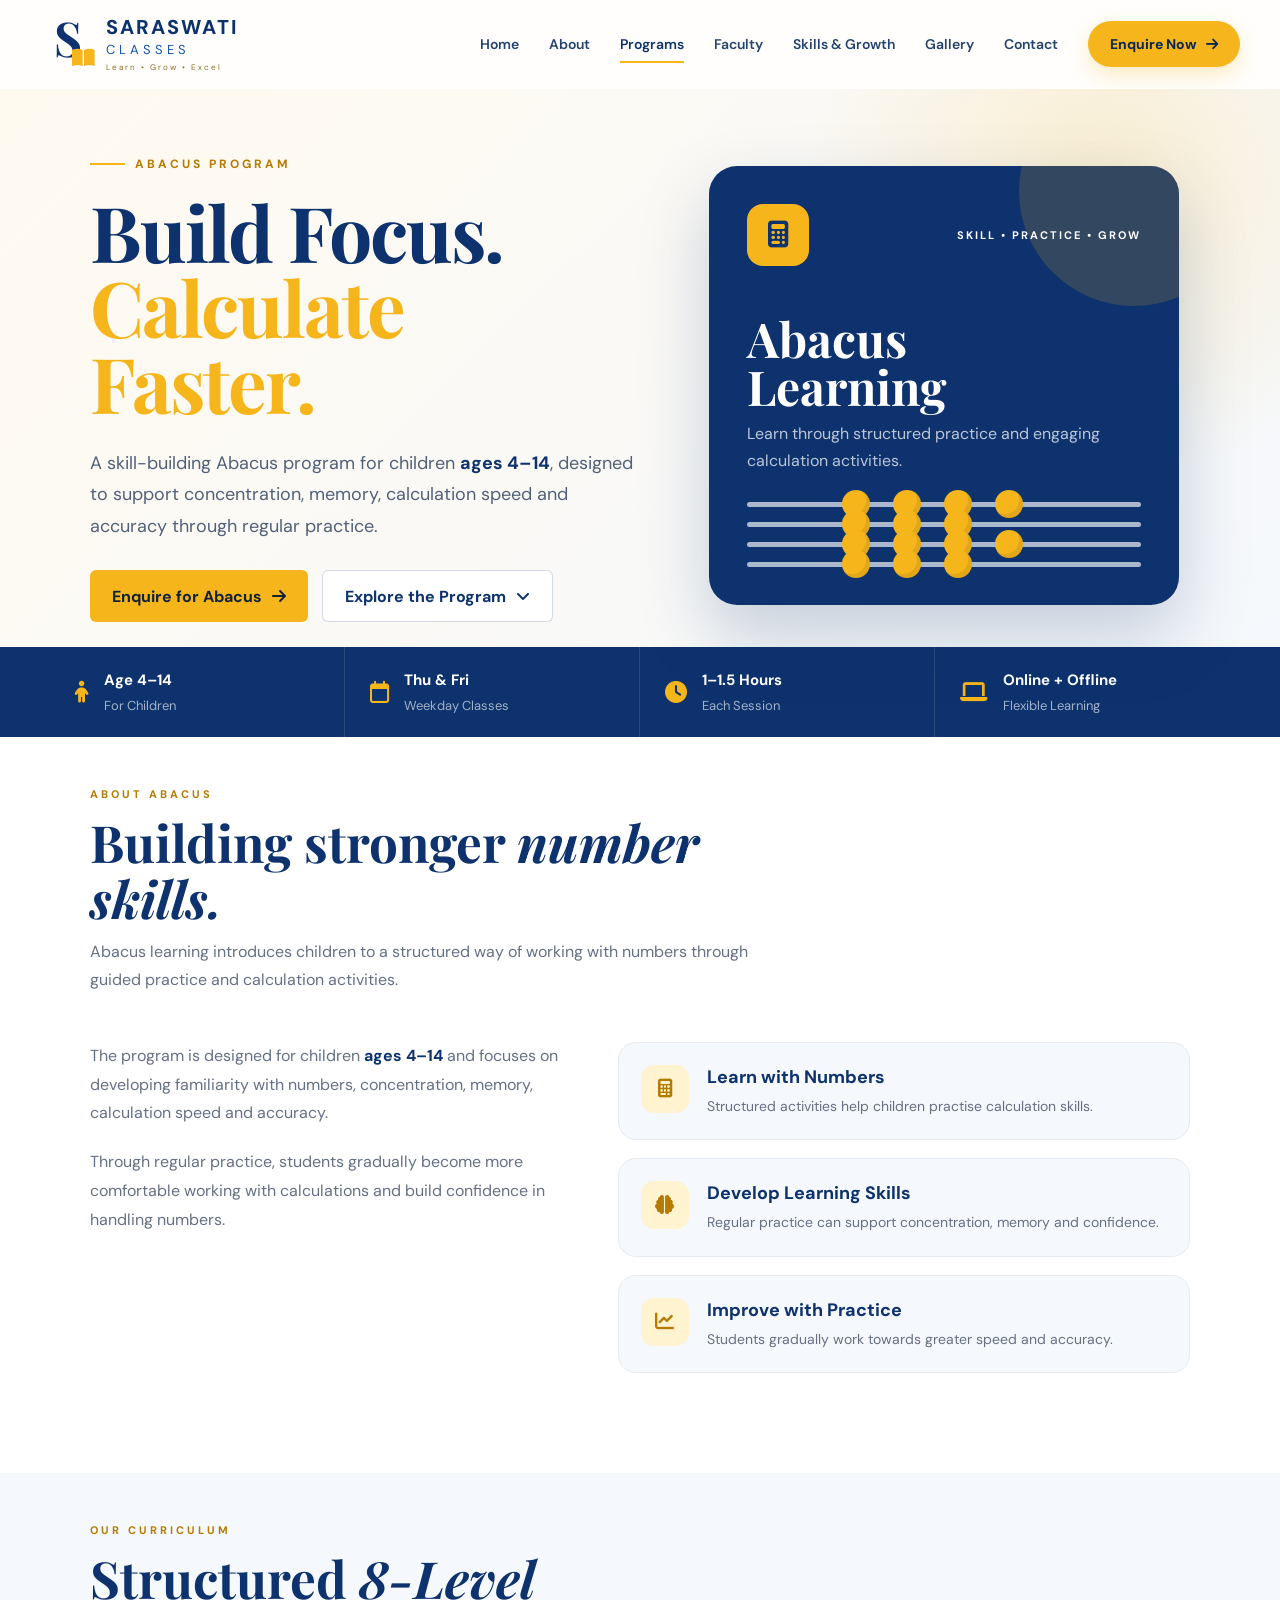
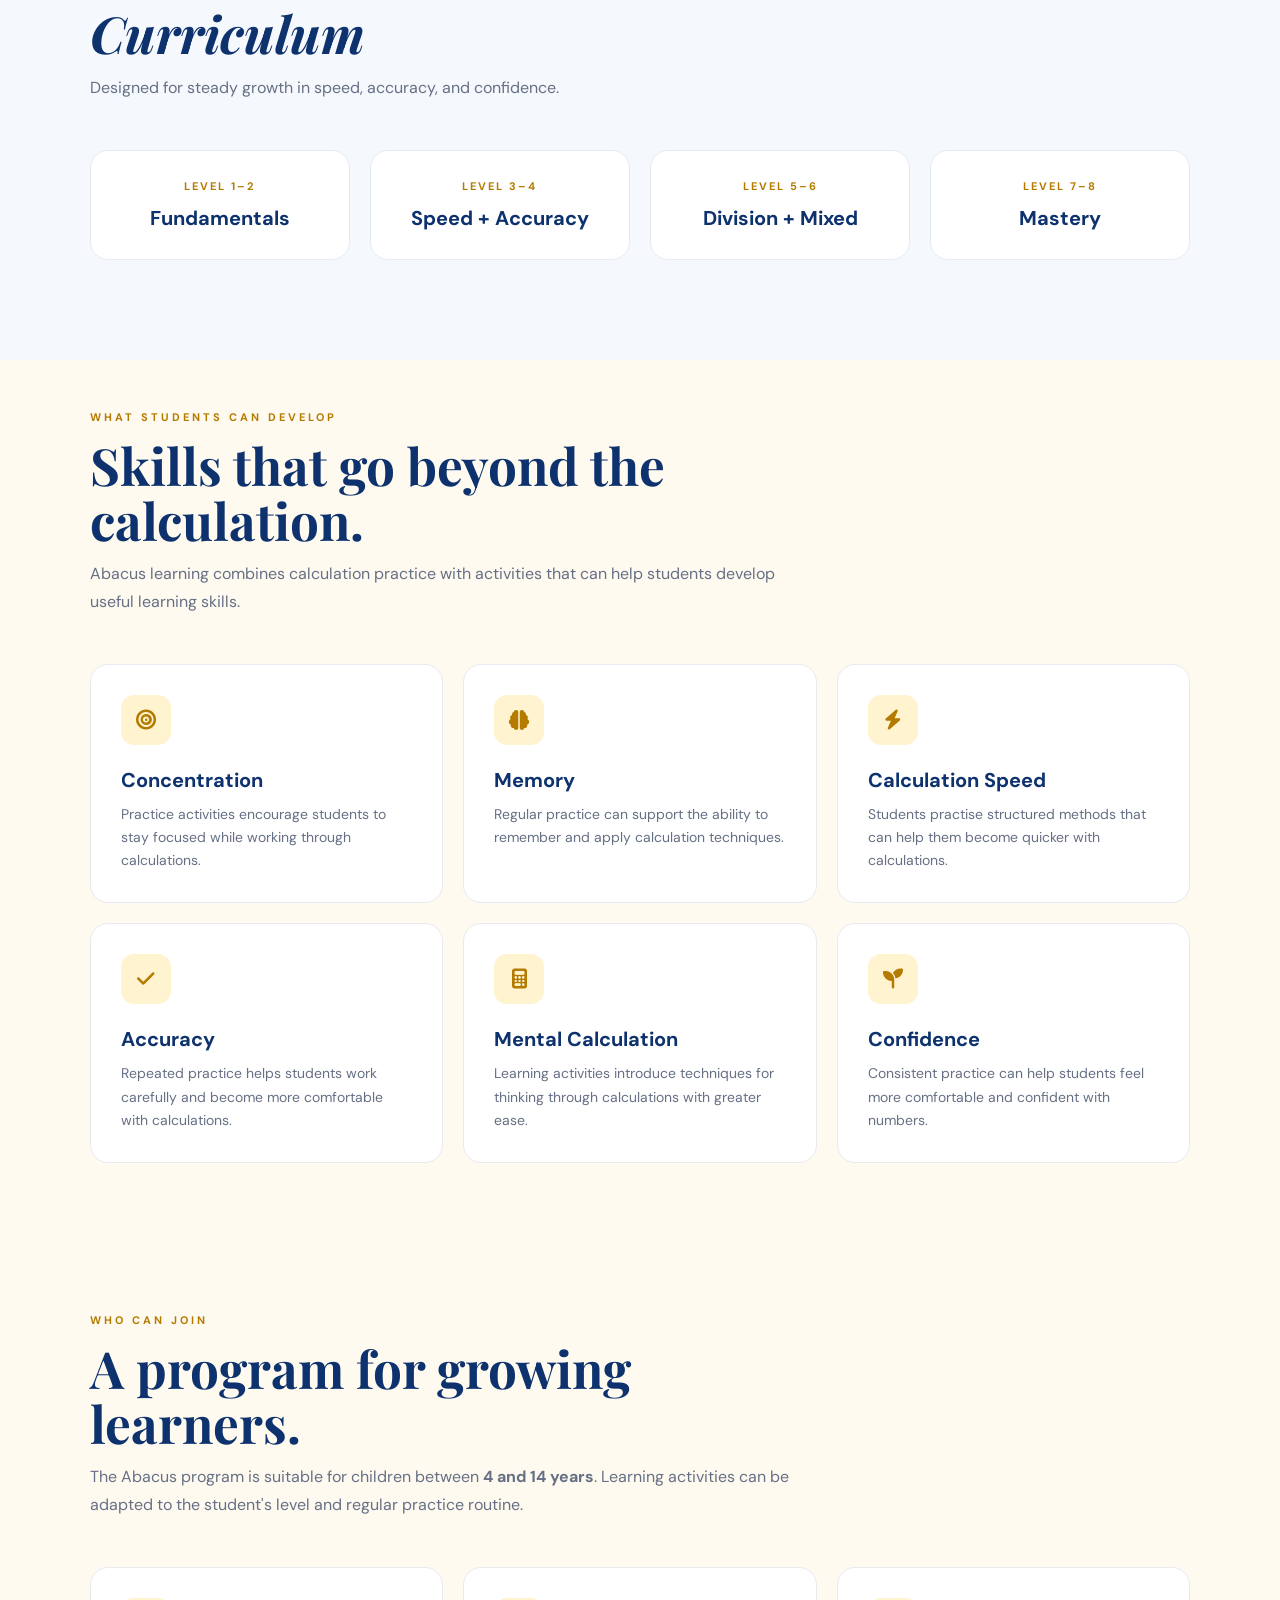
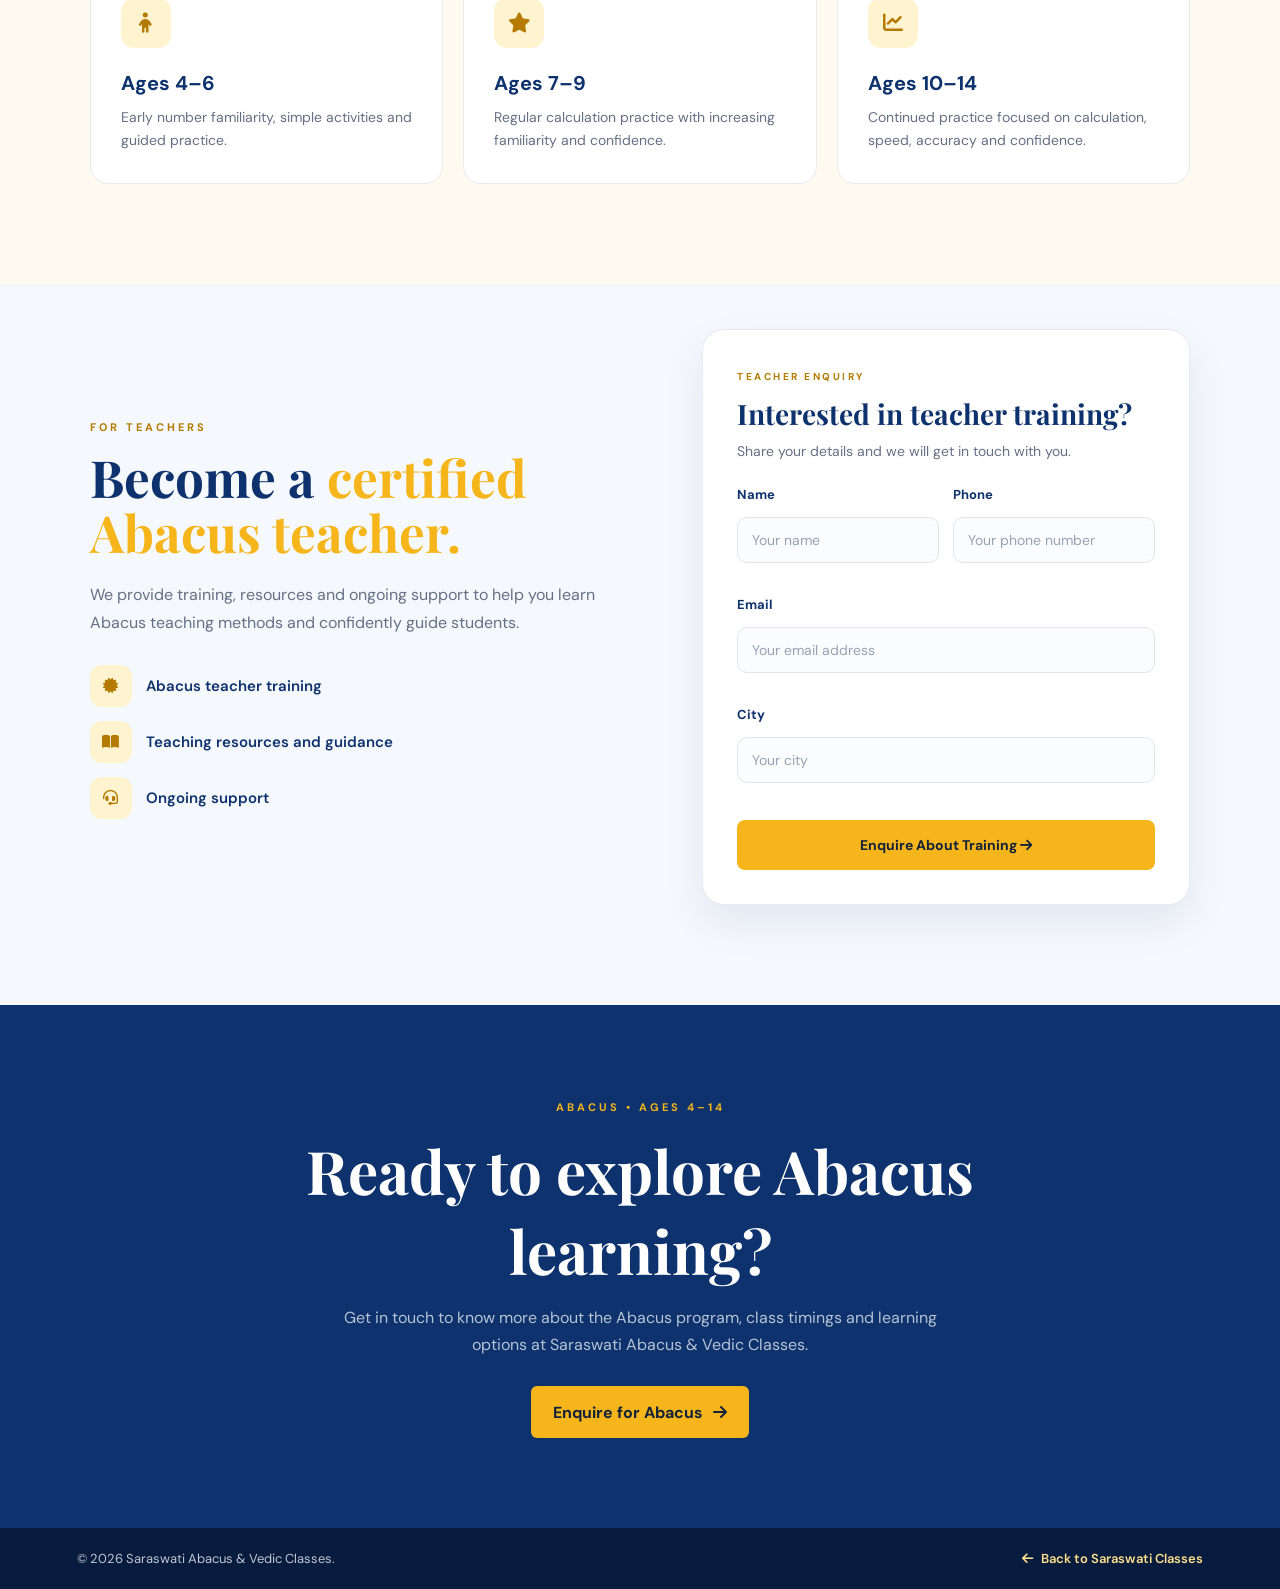
==== commit 777d9311: "Update Abacus and Vedic Maths pages" ====
--- a/abacus.html
+++ b/abacus.html
@@ -777,23 +777,46 @@
         }
 
         /* FOOTER */
-        .abacus-footer {
-            background: #061b3e;
-            color: rgba(255,255,255,.65);
-            padding: 28px 7%;
-        }
-
-        .abacus-footer-inner {
-            max-width: 1180px;
-            margin: auto;
-            display: flex;
-            justify-content: space-between;
-            align-items: center;
-            gap: 20px;
-            font-size: 13px;
-        }
-
-        .abacus-footer a { color: white; }
+       
+
+         .simple-footer {
+    background: #061b3e;
+    color: rgba(255, 255, 255, 0.75);
+    padding: 22px 6%;
+    display: flex;
+    align-items: center;
+    justify-content: space-between;
+    gap: 20px;
+}
+
+.simple-footer p {
+    margin: 0;
+    font-size: 13px;
+}
+
+.back-home {
+    display: inline-flex;
+    align-items: center;
+    gap: 8px;
+    color: #ffe08a;
+    text-decoration: none;
+    font-size: 13px;
+    font-weight: 600;
+    transition: 0.3s ease;
+}
+
+.back-home:hover {
+    color: var(--gold);
+    transform: translateX(-3px);
+}
+
+@media (max-width: 600px) {
+    .simple-footer {
+        padding: 20px;
+        flex-direction: column;
+        text-align: center;
+    }
+}
 
         /* MOBILE */
         @media (max-width: 900px) {
@@ -909,6 +932,7 @@
                 <a href="index.html#about">About</a>
                 <a href="index.html#programs" class="active">Programs</a>
                 <a href="index.html#faculty">Faculty</a>
+                <a href="#growth">Skills & Growth</a>
                 <a href="index.html#gallery">Gallery</a>
                 <a href="index.html#contact">Contact</a>
 
@@ -928,6 +952,7 @@
             <a href="index.html#about">About</a>
             <a href="index.html#programs">Programs</a>
             <a href="index.html#faculty">Faculty</a>
+            <a href="#growth">Skills & Growth</a>
             <a href="index.html#gallery">Gallery</a>
             <a href="index.html#contact">Contact</a>
 
@@ -1491,16 +1516,14 @@
 
     <!-- ================= FOOTER ================= -->
 
-    <footer class="abacus-footer">
-        <div class="abacus-footer-inner">
-            <span>© 2026 Saraswati Abacus & Vedic Classes.</span>
-
-            <a href="index.html">
-                Back to Saraswati Classes
-                <i class="fa-solid fa-arrow-right"></i>
-            </a>
-        </div>
-    </footer>
+        <footer class="simple-footer">
+    <p>© 2026 Saraswati Abacus & Vedic Classes.</p>
+
+    <a href="index.html" class="back-home">
+        <i class="fa-solid fa-arrow-left"></i>
+        Back to Saraswati Classes
+    </a>
+</footer>
 
     <script>
         const menuBtn = document.getElementById("menuBtn");
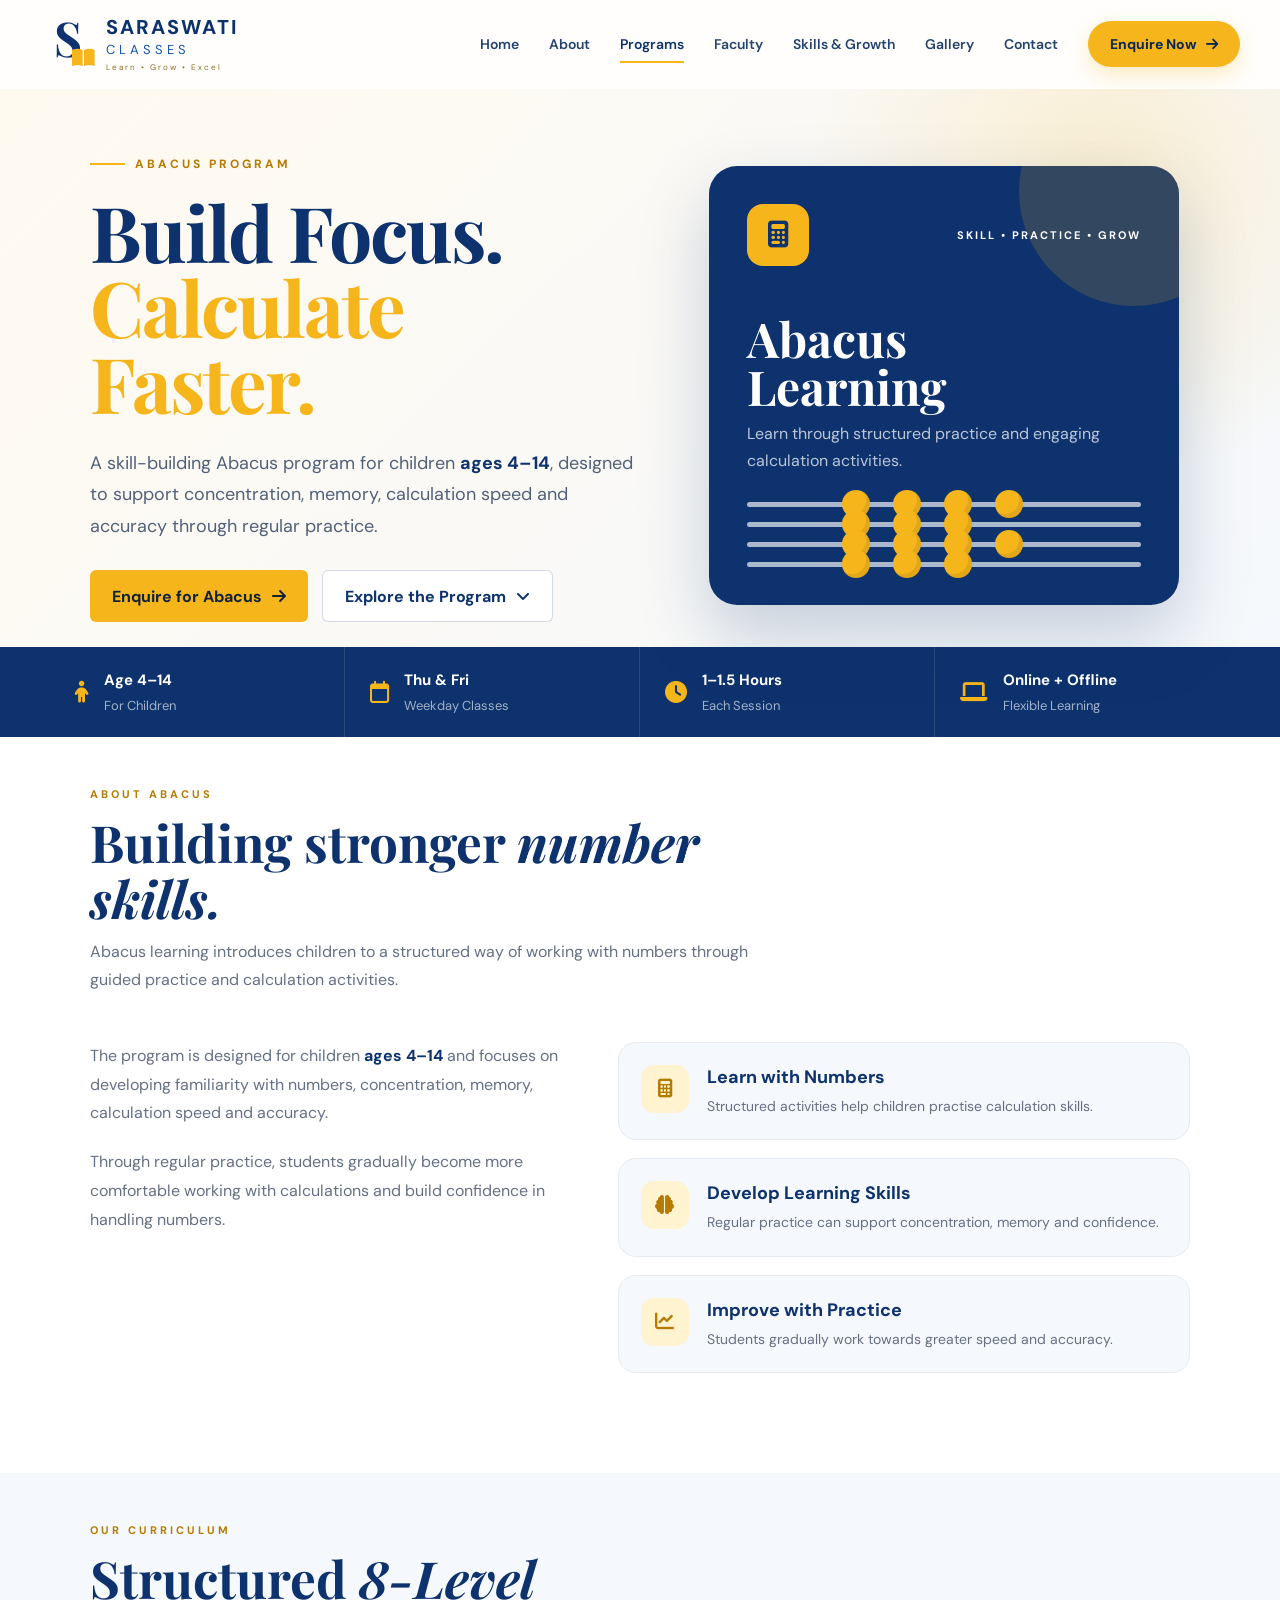
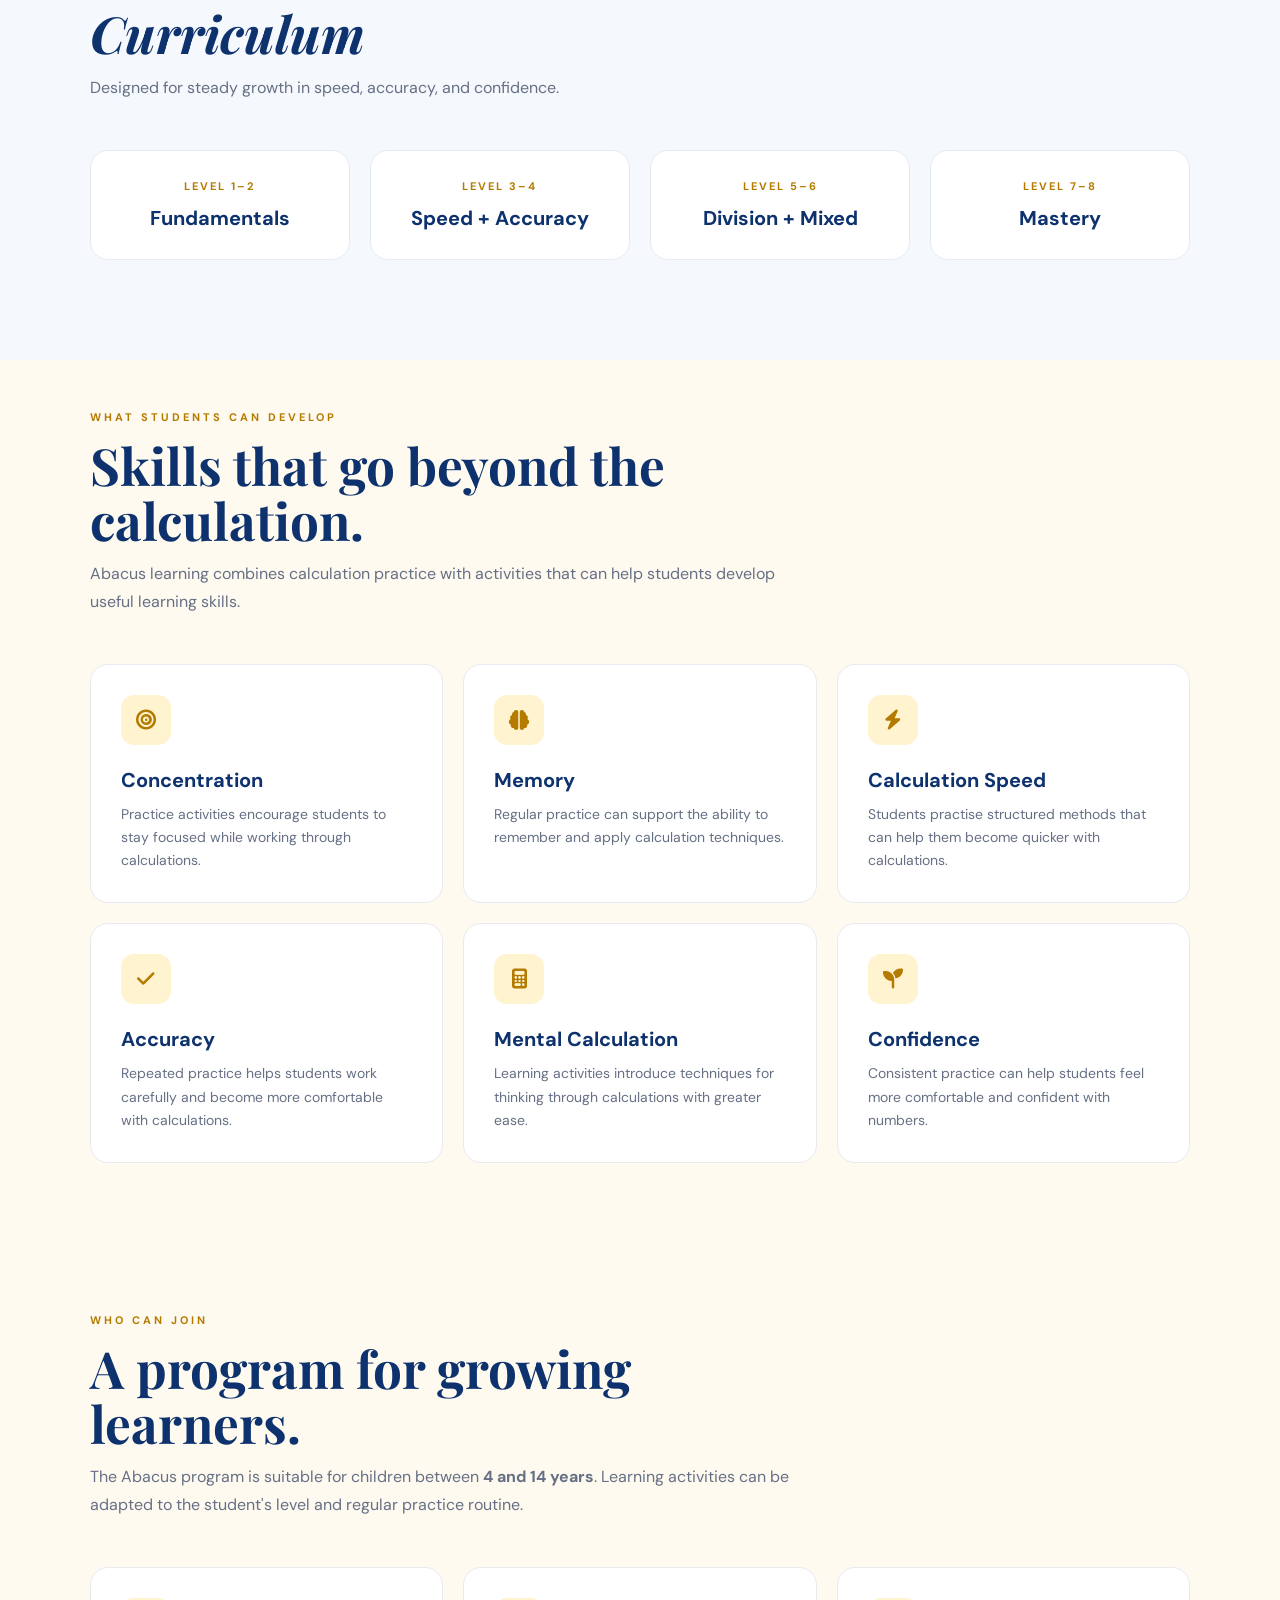
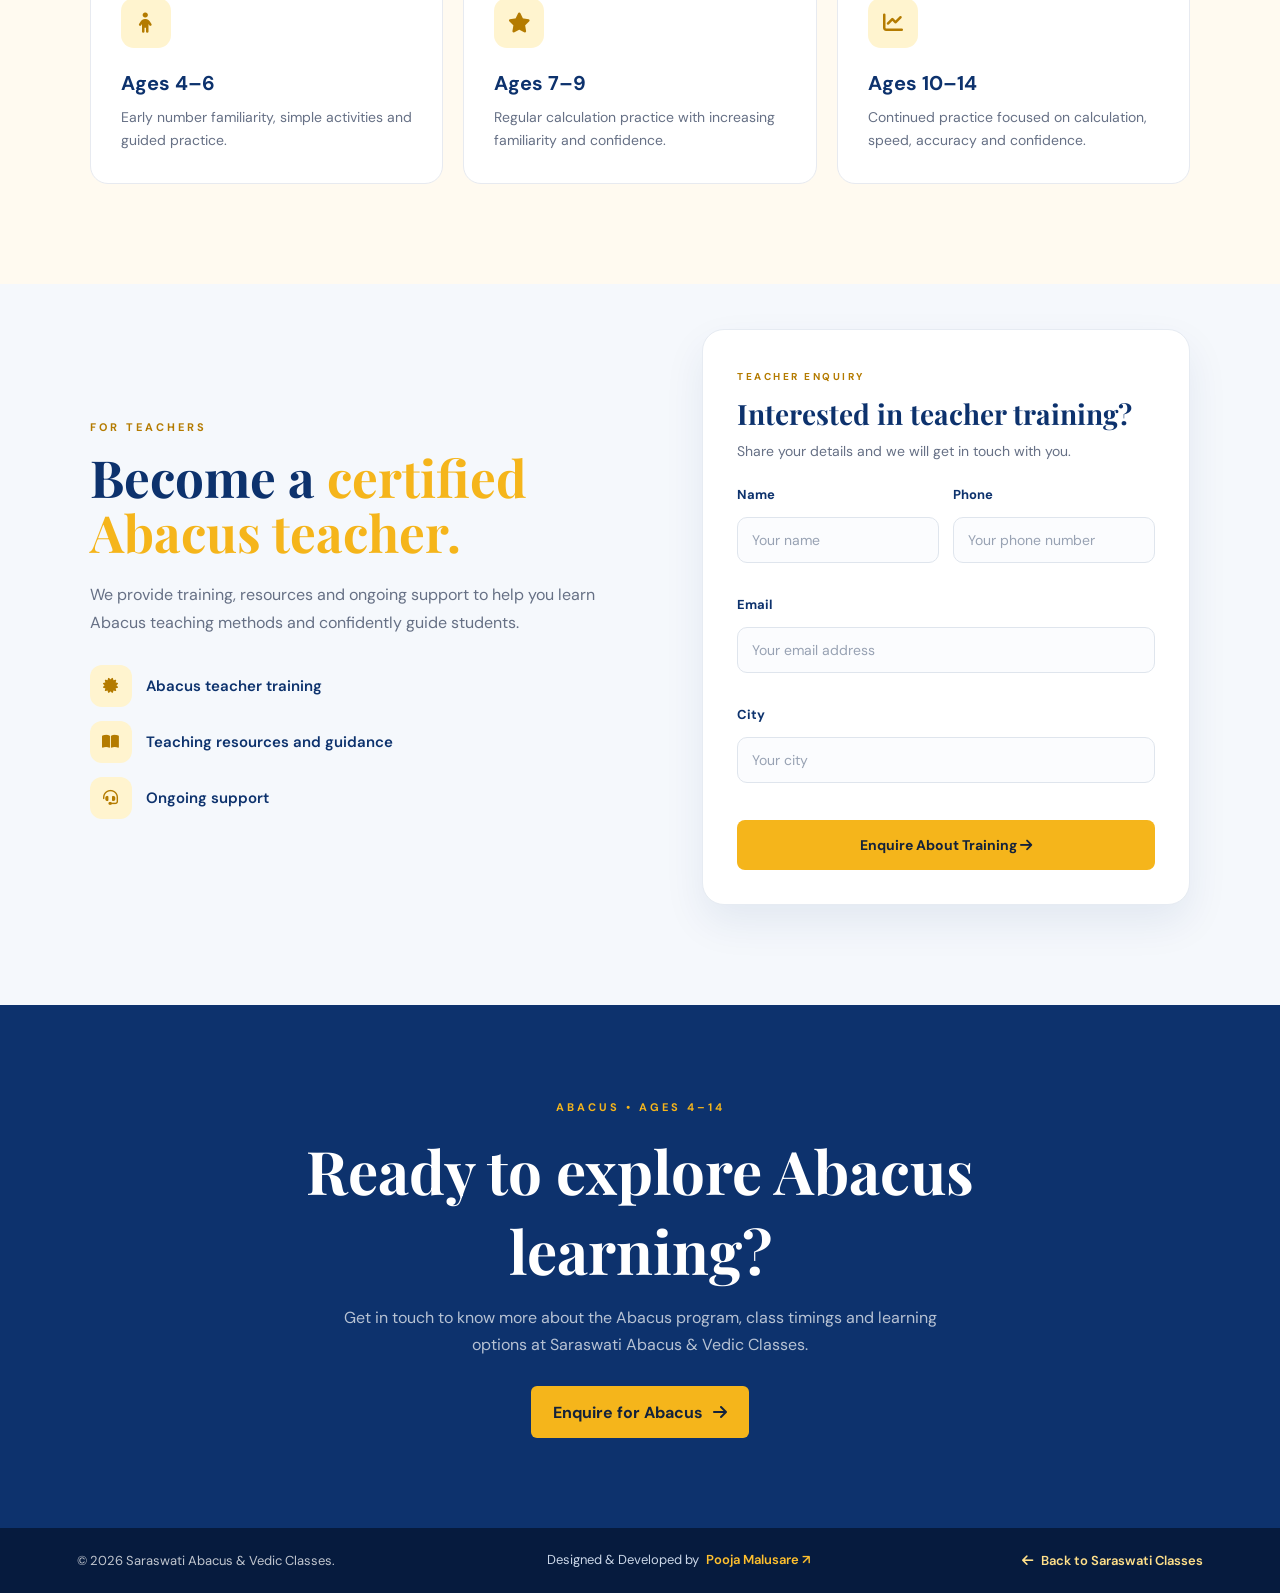
==== commit 37c3888c: "Add developer portfolio credits to website footers" ====
--- a/abacus.html
+++ b/abacus.html
@@ -904,6 +904,35 @@
                 text-align: center;
             }
         }
+
+.page-developer-credit {
+  text-align: center;
+  color: #cbd7e8;
+  font-size: 13px;
+  line-height: 1.6;
+}
+
+.page-developer-credit a {
+  color: #ffc02e;
+  font-weight: 600;
+  text-decoration: none;
+  margin-left: 4px;
+  transition: color 0.3s ease;
+}
+
+.page-developer-credit a:hover {
+  color: #ffffff;
+  text-decoration: underline;
+}
+
+@media (max-width: 700px) {
+  .page-developer-credit {
+    width: 100%;
+    order: 3;
+    padding-top: 12px;
+  }
+}
+
     </style>
 </head>
 
@@ -1519,10 +1548,22 @@
         <footer class="simple-footer">
     <p>© 2026 Saraswati Abacus & Vedic Classes.</p>
 
+<div class="page-developer-credit">
+  Designed &amp; Developed by
+  <a
+    href="https://pooja-bot07.github.io/pooja-portfolio/"
+    target="_blank"
+    rel="noopener noreferrer"
+  >
+    Pooja Malusare ↗
+  </a>
+</div>
+
     <a href="index.html" class="back-home">
         <i class="fa-solid fa-arrow-left"></i>
         Back to Saraswati Classes
     </a>
+    
 </footer>
 
     <script>
